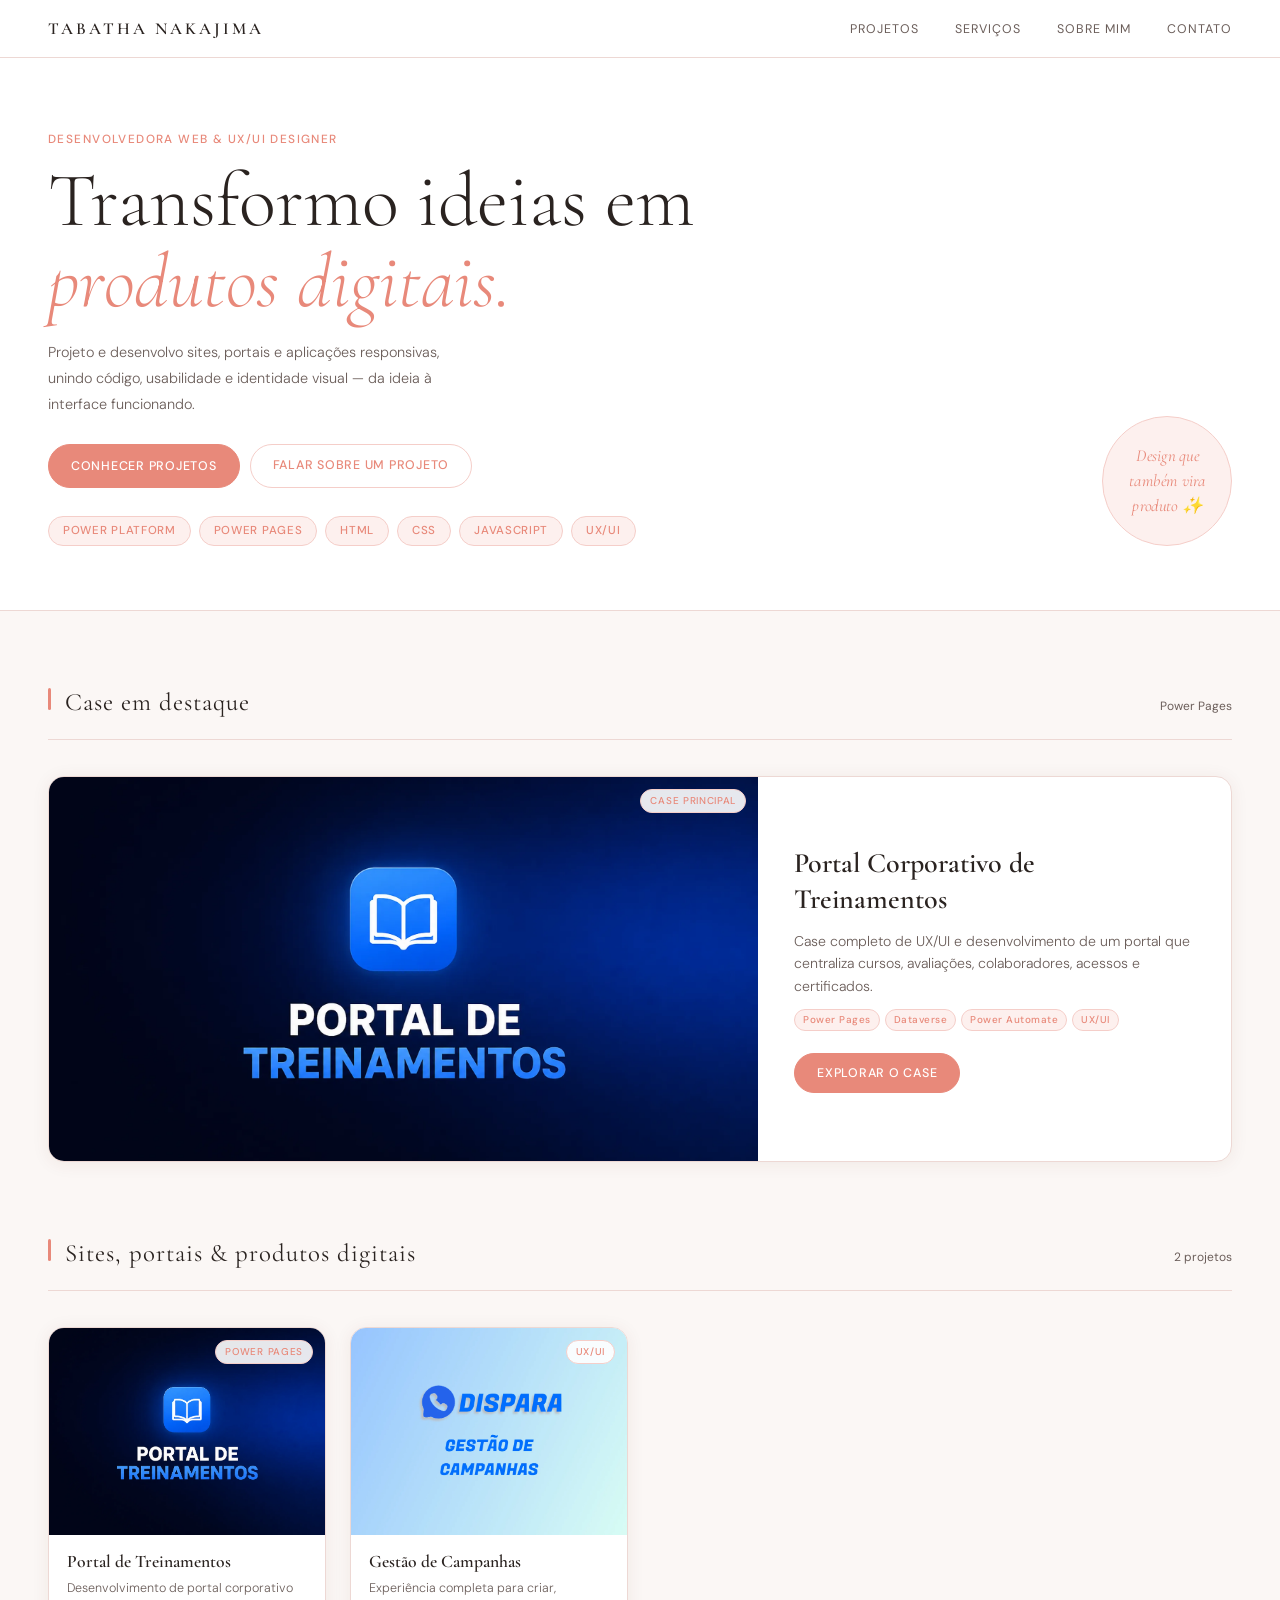
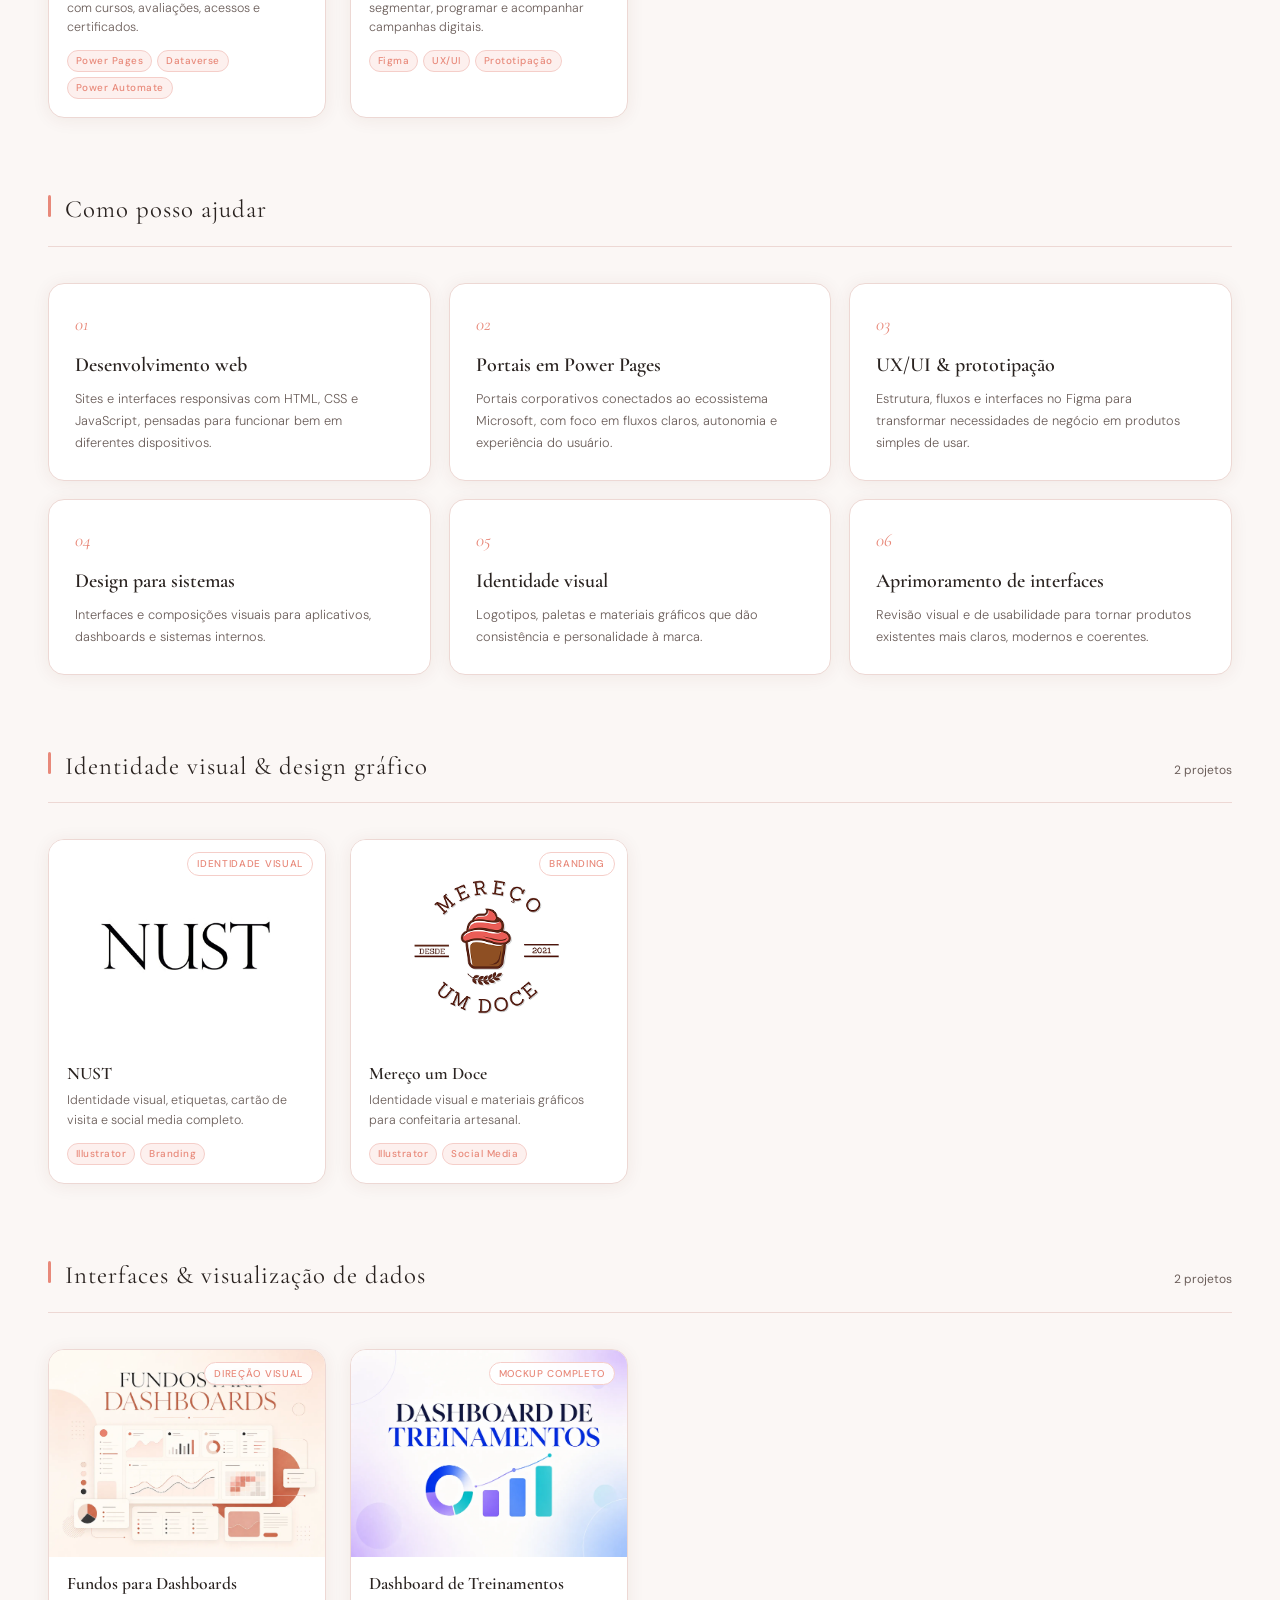
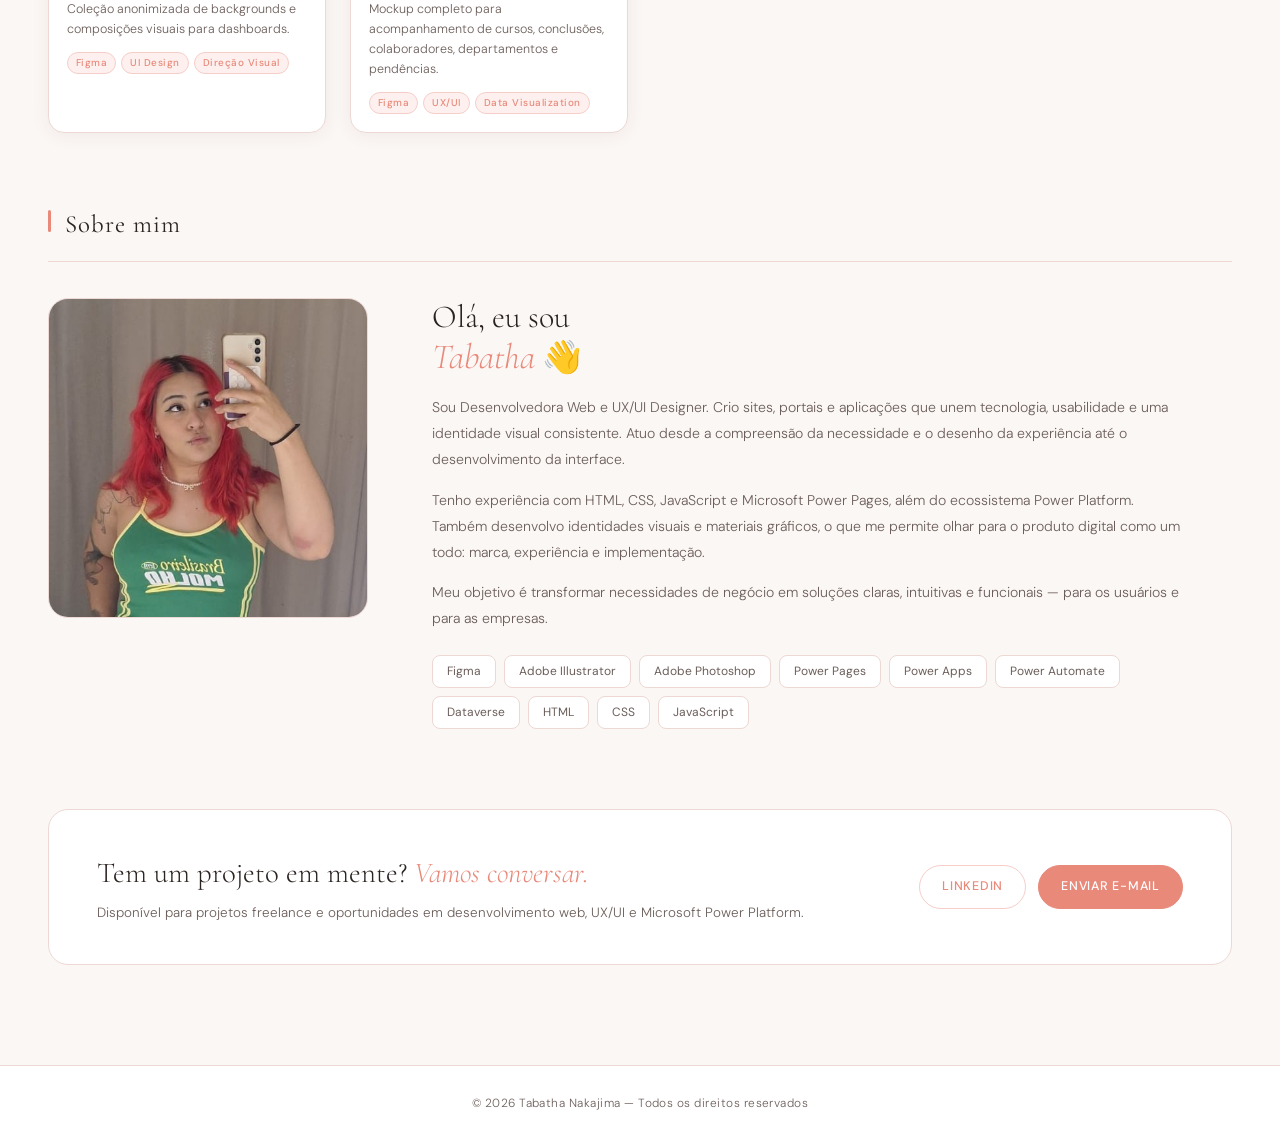
==== index.html @ 70fdb631 "Update index.html" ====
<!DOCTYPE html>
<html lang="pt-BR">
<head>
  <meta charset="UTF-8"/>
  <meta name="viewport" content="width=device-width, initial-scale=1.0"/>
  <title>Tabatha Nakajima | Desenvolvedora Web &amp; UX/UI Designer</title>
  <meta name="description" content="Portfólio de Tabatha Nakajima, Desenvolvedora Web e UX/UI Designer. Sites, portais e aplicações com HTML, CSS, JavaScript e Microsoft Power Platform."/>
  <meta name="author" content="Tabatha Nakajima"/>
  <meta name="robots" content="index, follow"/>
  <meta name="theme-color" content="#E8897A"/>
  <link rel="icon" type="image/x-icon" href="favicon.ico"/>
  <meta property="og:type" content="website"/>
  <meta property="og:locale" content="pt_BR"/>
  <meta property="og:title" content="Tabatha Nakajima | Desenvolvedora Web e UX/UI Designer"/>
  <meta property="og:description" content="Crio sites, portais e aplicações que unem desenvolvimento, usabilidade e identidade visual."/>
  <meta property="og:image" content="img/Portal-Treinamentos.webp"/>
  <meta name="twitter:card" content="summary_large_image"/>
  <link rel="preconnect" href="https://fonts.googleapis.com">
  <link rel="preconnect" href="https://fonts.gstatic.com" crossorigin>
  <link href="https://fonts.googleapis.com/css2?family=Cormorant+Garamond:ital,wght@0,300;0,400;0,600;1,300;1,400&family=DM+Sans:wght@300;400;500&display=swap" rel="stylesheet">
  <link rel="stylesheet" href="style.css">
</head>
<body>

  <nav id="nav">
    <button class="nav-logo" type="button" onclick="goHome()" aria-label="Voltar ao início">Tabatha Nakajima</button>
    <button class="menu-toggle" id="menu-toggle" type="button" aria-label="Abrir menu" aria-expanded="false" onclick="toggleMenu()">
      <span></span><span></span><span></span>
    </button>
    <ul class="nav-links">
      <li><button type="button" onclick="goSection('projetos')">Projetos</button></li>
      <li><button type="button" onclick="goSection('servicos')">Serviços</button></li>
      <li><button type="button" onclick="goSection('sobre')">Sobre mim</button></li>
      <li><button type="button" onclick="goSection('contato')">Contato</button></li>
    </ul>
    <button class="nav-back" type="button" onclick="goHome()">
      <svg fill="none" stroke="currentColor" stroke-width="2" viewBox="0 0 24 24">
        <path stroke-linecap="round" stroke-linejoin="round" d="M10.5 19.5L3 12m0 0l7.5-7.5M3 12h18"/>
      </svg>
      Voltar ao portfólio
    </button>
  </nav>

  <div id="view-home" class="view active">
    <section class="hero">
      <div class="hero-text">
        <span class="hero-kicker">Desenvolvedora Web &amp; UX/UI Designer</span>
        <h1>Transformo ideias em<br><em>produtos digitais.</em></h1>
        <p>Projeto e desenvolvo sites, portais e aplicações responsivas, unindo código, usabilidade e identidade visual — da ideia à interface funcionando.</p>
        <div class="hero-actions">
          <button class="btn btn-p" onclick="goSection('projetos')">Conhecer projetos</button>
          <a class="btn btn-o" href="mailto:tabathanakajima@gmail.com?subject=Contato%20pelo%20portf%C3%B3lio">Falar sobre um projeto</a>
        </div>
        <div class="hero-tags">
          <span class="tag">Power Platform</span><span class="tag">Power Pages</span><span class="tag">HTML</span><span class="tag">CSS</span>
          <span class="tag">JavaScript</span><span class="tag">UX/UI</span>
        </div>
      </div>
      <div class="hero-badge"><span>Design que<br>também vira<br>produto ✨</span></div>
    </section>

    <main>
      <section class="section" id="projetos">
        <div class="section-header">
          <div class="sbar"></div><h2>Case em destaque</h2><span class="scount">Power Pages</span>
        </div>
        <article class="card featured-card">
          <div class="card-thumb">
            <span class="cbadge">Case principal</span>
            <img src="img/Portal-Treinamentos.webp" alt="Portal corporativo de treinamentos desenvolvido por Tabatha Nakajima" fetchpriority="high" decoding="async">
          </div>
          <div class="card-body">
            <div class="card-title">Portal Corporativo de Treinamentos</div>
            <div class="card-desc">Case completo de UX/UI e desenvolvimento de um portal que centraliza cursos, avaliações, colaboradores, acessos e certificados.</div>
            <div class="pills"><span class="pill">Power Pages</span><span class="pill">Dataverse</span><span class="pill">Power Automate</span><span class="pill">UX/UI</span></div>
            <button class="btn btn-p" onclick="openProject('controle-provas')">Explorar o case</button>
          </div>
        </article>
      </section>

      <section class="section" id="sites">
        <div class="section-header">
          <div class="sbar"></div><h2>Sites, portais &amp; produtos digitais</h2><span class="scount">2 projetos</span>
        </div>
        <div class="grid">
          <a class="card" onclick="openProject('controle-provas')">
            <div class="card-thumb"><span class="cbadge">Power Pages</span><img src="img/Portal-Treinamentos.webp" alt="Tela inicial do portal de treinamentos" loading="lazy" decoding="async"></div>
            <div class="card-body"><div class="card-title">Portal de Treinamentos</div><div class="card-desc">Desenvolvimento de portal corporativo com cursos, avaliações, acessos e certificados.</div><div class="pills"><span class="pill">Power Pages</span><span class="pill">Dataverse</span><span class="pill">Power Automate</span></div></div>
          </a>
          <a class="card" onclick="openProject('campanhas')">
            <div class="card-thumb"><span class="cbadge">UX/UI</span><img src="img/Dispara-gestao-de-campanha.webp" alt="Interface de uma plataforma de gestão de campanhas" loading="lazy" decoding="async"></div>
            <div class="card-body"><div class="card-title">Gestão de Campanhas</div><div class="card-desc">Experiência completa para criar, segmentar, programar e acompanhar campanhas digitais.</div><div class="pills"><span class="pill">Figma</span><span class="pill">UX/UI</span><span class="pill">Prototipação</span></div></div>
          </a>
        </div>
      </section>

      <section class="section" id="servicos">
        <div class="section-header"><div class="sbar"></div><h2>Como posso ajudar</h2></div>
        <div class="services-grid">
          <article class="service-card"><span class="service-number">01</span><h3>Desenvolvimento web</h3><p>Sites e interfaces responsivas com HTML, CSS e JavaScript, pensadas para funcionar bem em diferentes dispositivos.</p></article>
          <article class="service-card"><span class="service-number">02</span><h3>Portais em Power Pages</h3><p>Portais corporativos conectados ao ecossistema Microsoft, com foco em fluxos claros, autonomia e experiência do usuário.</p></article>
          <article class="service-card"><span class="service-number">03</span><h3>UX/UI &amp; prototipação</h3><p>Estrutura, fluxos e interfaces no Figma para transformar necessidades de negócio em produtos simples de usar.</p></article>
          <article class="service-card"><span class="service-number">04</span><h3>Design para sistemas</h3><p>Interfaces e composições visuais para aplicativos, dashboards e sistemas internos.</p></article>
          <article class="service-card"><span class="service-number">05</span><h3>Identidade visual</h3><p>Logotipos, paletas e materiais gráficos que dão consistência e personalidade à marca.</p></article>
          <article class="service-card"><span class="service-number">06</span><h3>Aprimoramento de interfaces</h3><p>Revisão visual e de usabilidade para tornar produtos existentes mais claros, modernos e coerentes.</p></article>
        </div>
      </section>

      <section class="section" id="design">
        <div class="section-header">
          <div class="sbar"></div><h2>Identidade visual &amp; design gráfico</h2><span class="scount">2 projetos</span>
        </div>
        <div class="grid">
          <a class="card" onclick="openProject('nust')">
            <div class="card-thumb">
              <span class="cbadge">Identidade Visual</span>
              <img src="img/Nust-cover.png" alt="NUST">
            </div>
            <div class="card-body">
              <div class="card-title">NUST</div>
              <div class="card-desc">Identidade visual, etiquetas, cartão de visita e social media completo.</div>
              <div class="pills"><span class="pill">Illustrator</span><span class="pill">Branding</span></div>
            </div>
          </a>
          <a class="card" onclick="openProject('mereco')">
            <div class="card-thumb">
              <span class="cbadge">Branding</span>
              <img src="img/Mereco-um-doce-cover.png" alt="Mereço um Doce">
            </div>
            <div class="card-body">
              <div class="card-title">Mereço um Doce</div>
              <div class="card-desc">Identidade visual e materiais gráficos para confeitaria artesanal.</div>
              <div class="pills"><span class="pill">Illustrator</span><span class="pill">Social Media</span></div>
            </div>
          </a>
        </div>
      </section>
      <section class="section" id="dashboards">
        <div class="section-header">
          <div class="sbar"></div><h2>Interfaces &amp; visualização de dados</h2><span class="scount">2 projetos</span>
        </div>
        <div class="grid">
          <a class="card" onclick="openProject('fundos-dashboards')">
            <div class="card-thumb">
              <img src="img/Capas/fundos-para-dashboards.webp" alt="Fundos para Dashboards">
              <span class="cbadge">Direção Visual</span>
              <div class="ph-icon"><svg fill="none" stroke="#E8897A" stroke-width="1.5" viewBox="0 0 24 24"><path stroke-linecap="round" stroke-linejoin="round" d="M2.25 15.75l5.159-5.159a2.25 2.25 0 013.182 0l5.159 5.159m-1.5-1.5l1.409-1.409a2.25 2.25 0 013.182 0l2.909 2.909M3 21h18M3.75 3h16.5M4.5 3v18M19.5 3v18"/></svg><span>Imagem em breve</span></div>
            </div>
            <div class="card-body">
              <div class="card-title">Fundos para Dashboards</div>
              <div class="card-desc">Coleção anonimizada de backgrounds e composições visuais para dashboards.</div>
              <div class="pills"><span class="pill">Figma</span><span class="pill">UI Design</span><span class="pill">Direção Visual</span></div>
            </div>
          </a>
          <a class="card" onclick="openProject('dashboard-treinamentos')">
            <div class="card-thumb">
              <img src="img/Capas/dashboard-de-treinamentos.webp" alt="Dashboard de Treinamentos">
              <span class="cbadge">Mockup Completo</span>
              <div class="ph-icon"><svg fill="none" stroke="#E8897A" stroke-width="1.5" viewBox="0 0 24 24"><path stroke-linecap="round" stroke-linejoin="round" d="M2.25 15.75l5.159-5.159a2.25 2.25 0 013.182 0l5.159 5.159m-1.5-1.5l1.409-1.409a2.25 2.25 0 013.182 0l2.909 2.909M3 21h18M3.75 3h16.5M4.5 3v18M19.5 3v18"/></svg><span>Imagem em breve</span></div>
            </div>
            <div class="card-body">
              <div class="card-title">Dashboard de Treinamentos</div>
              <div class="card-desc">Mockup completo para acompanhamento de cursos, conclusões, colaboradores, departamentos e pendências.</div>
              <div class="pills"><span class="pill">Figma</span><span class="pill">UX/UI</span><span class="pill">Data Visualization</span></div>
            </div>
          </a>
        </div>
      </section>

      <section class="section" id="fundos-apps" hidden>
        <div class="section-header">
          <div class="sbar"></div><h2>Design para aplicativos &amp; sistemas</h2><span class="scount">1 projeto</span>
        </div>
        <div class="grid">
          <a class="card" onclick="openProject('fundos-aplicativos-sistemas')">
            <div class="card-thumb">
              <img src="img/Capas/fundos-para-aplicativos-e-sistemas.webp" alt="Fundos para Aplicativos e Sistemas">
              <span class="cbadge">Power Apps</span>
              <div class="ph-icon"><svg fill="none" stroke="#E8897A" stroke-width="1.5" viewBox="0 0 24 24"><path stroke-linecap="round" stroke-linejoin="round" d="M2.25 15.75l5.159-5.159a2.25 2.25 0 013.182 0l5.159 5.159m-1.5-1.5l1.409-1.409a2.25 2.25 0 013.182 0l2.909 2.909M3 21h18M3.75 3h16.5M4.5 3v18M19.5 3v18"/></svg><span>Imagem em breve</span></div>
            </div>
            <div class="card-body">
              <div class="card-title">Fundos para Aplicativos e Sistemas</div>
              <div class="card-desc">Coleção de fundos mobile e horizontais preparados para receber componentes no Power Apps.</div>
              <div class="pills"><span class="pill">Figma</span><span class="pill">UI Design</span><span class="pill">Power Apps</span></div>
            </div>
          </a>
        </div>
      </section>


      <section class="section" id="sobre">
        <div class="section-header">
          <div class="sbar"></div><h2>Sobre mim</h2>
        </div>
        <div class="about-wrap">
          <div class="about-photo">
            <img src="img/eooii.jpeg" alt="Tabatha Nakajima, Desenvolvedora Web e UX/UI Designer" loading="lazy" decoding="async">
          </div>
          <div class="about-text">
            <h3>Olá, eu sou<br><em style="color:var(--salmon);font-family:'Cormorant Garamond',serif;font-size:2.2rem;">Tabatha</em> 👋</h3>
            <p>Sou Desenvolvedora Web e UX/UI Designer. Crio sites, portais e aplicações que unem tecnologia, usabilidade e uma identidade visual consistente. Atuo desde a compreensão da necessidade e o desenho da experiência até o desenvolvimento da interface.</p>
            <p>Tenho experiência com HTML, CSS, JavaScript e Microsoft Power Pages, além do ecossistema Power Platform. Também desenvolvo identidades visuais e materiais gráficos, o que me permite olhar para o produto digital como um todo: marca, experiência e implementação.</p>
            <p>Meu objetivo é transformar necessidades de negócio em soluções claras, intuitivas e funcionais — para os usuários e para as empresas.</p>
            <div class="skill-grid">
              <span class="sk">Figma</span><span class="sk">Adobe Illustrator</span><span class="sk">Adobe Photoshop</span>
              <span class="sk">Power Pages</span><span class="sk">Power Apps</span><span class="sk">Power Automate</span>
              <span class="sk">Dataverse</span><span class="sk">HTML</span><span class="sk">CSS</span><span class="sk">JavaScript</span>
            </div>
          </div>
        </div>
      </section>

      <div class="contact-bar" id="contato">
        <div>
          <h3>Tem um projeto em mente? <em>Vamos conversar.</em></h3>
          <p>Disponível para projetos freelance e oportunidades em desenvolvimento web, UX/UI e Microsoft Power Platform.</p>
        </div>
        <div class="cbtns">
          <a class="btn btn-o" href="https://www.linkedin.com/in/tabathanakajima/" target="_blank" rel="noopener noreferrer">LinkedIn</a>
          <a class="btn btn-p" href="mailto:tabathanakajima@gmail.com?subject=Contato%20pelo%20portf%C3%B3lio">Enviar e-mail</a>
        </div>
      </div>
    </main>
    <footer>© <span class="current-year"></span> Tabatha Nakajima — Todos os direitos reservados</footer>
  </div>

  <div id="view-project" class="view">
    <div id="proj-content"></div>
    <footer>© <span class="current-year"></span> Tabatha Nakajima — Todos os direitos reservados</footer>
  </div>

  <div id="proto-modal" role="dialog" aria-modal="true" aria-labelledby="modal-title">
    <div class="modal-bar">
      <span id="modal-title">Protótipo</span>
      <div class="modal-acts">
        <a id="modal-ext" href="#" target="_blank" rel="noopener noreferrer">Abrir em nova aba ↗</a>
        <button id="modal-close" type="button" onclick="closeModal()" aria-label="Fechar demonstração">✕</button>
      </div>
    </div>
    <div id="modal-device"></div>
  </div>

  <div id="image-modal" role="dialog" aria-modal="true" aria-labelledby="image-modal-title">
    <div class="image-modal-inner">
      <div class="image-modal-bar">
        <span id="image-modal-title">Imagem do projeto</span>
        <button id="image-modal-close" type="button" onclick="closeImage()" aria-label="Fechar imagem">✕</button>
      </div>
      <img id="image-modal-img" src="" alt="">
    </div>
  </div>

  <button class="btt" id="btt" type="button" aria-label="Voltar ao topo">
    <svg fill="none" stroke="currentColor" stroke-width="2.5" viewBox="0 0 24 24">
      <path stroke-linecap="round" stroke-linejoin="round" d="M4.5 15.75l7.5-7.5 7.5 7.5"/>
    </svg>
  </button>

  <script src="main.js" defer></script>
</body>
</html>
---- style.css ----
*, *::before, *::after { box-sizing: border-box; margin: 0; padding: 0; }
    :root {
      --salmon:    #E8897A;
      --salmon-lt: #F5CEC9;
      --salmon-bg: #FDF0EE;
      --cream:     #FBF7F5;
      --white:     #FFFFFF;
      --ink:       #2A2320;
      --ink-soft:  #6B5E5A;
      --border:    #EDD8D4;
      --cs:        0 2px 18px rgba(100,40,30,.07);
      --csh:       0 8px 36px rgba(180,80,60,.13);
    }
    html { scroll-behavior: smooth; }
    html, body { width: 100%; min-height: 0; }
    body { min-height: 100vh; min-height: 100dvh; display: flex; flex-direction: column; font-family: 'DM Sans', sans-serif; background: var(--cream); color: var(--ink); line-height: 1.6; -webkit-font-smoothing: antialiased; overflow-x: hidden; }

    nav { position: sticky; top: 0; z-index: 100; background: var(--white); border-bottom: 1px solid var(--border); display: flex; align-items: center; justify-content: space-between; padding: 0 48px; height: 58px; }
    .nav-logo { font-family: 'Cormorant Garamond', serif; font-size: 1.05rem; font-weight: 600; letter-spacing: .18em; text-transform: uppercase; color: var(--ink); text-decoration: none; cursor: pointer; background: none; border: 0; }
    .nav-links { display: flex; gap: 36px; list-style: none; }
    .nav-links button { font: inherit; font-size: .78rem; font-weight: 400; letter-spacing: .08em; text-transform: uppercase; color: var(--ink-soft); text-decoration: none; position: relative; padding: 0 0 3px; transition: color .25s; cursor: pointer; background: none; border: 0; }
    .nav-links button::after { content: ''; position: absolute; left: 0; bottom: 0; width: 0; height: 1.5px; background: var(--salmon); transition: width .3s; }
    .nav-links button:hover { color: var(--salmon); }
    .nav-links button:hover::after { width: 100%; }
    .nav-back { display: none; align-items: center; gap: 8px; font: inherit; font-size: .82rem; color: var(--ink-soft); text-decoration: none; cursor: pointer; transition: color .25s; background: none; border: 0; }
    .nav-back:hover { color: var(--salmon); }
    .nav-back svg { width: 16px; height: 16px; }
    nav.proj .nav-links { display: none; }
    nav.proj .nav-back  { display: flex; }
    .menu-toggle { display: none; width: 42px; height: 42px; border: 0; background: transparent; color: var(--ink); cursor: pointer; align-items: center; justify-content: center; flex-direction: column; gap: 5px; }
    .menu-toggle span { width: 22px; height: 1.5px; background: currentColor; transition: transform .25s, opacity .25s; }
    .menu-toggle.open span:nth-child(1) { transform: translateY(6.5px) rotate(45deg); }
    .menu-toggle.open span:nth-child(2) { opacity: 0; }
    .menu-toggle.open span:nth-child(3) { transform: translateY(-6.5px) rotate(-45deg); }
    nav.proj .menu-toggle { display: none; }

    .view { display: none; width: 100%; }
    .view.active { display: flex; flex: 1 0 auto; min-height: 0; flex-direction: column; }
    .view.active > main, .view.active > #proj-content { flex: 1 0 auto; }
    .view.active > footer { flex: 0 0 auto; margin-top: auto; }

    .hero { background: var(--white); border-bottom: 1px solid var(--border); padding: 72px 48px 64px; display: flex; align-items: flex-end; justify-content: space-between; gap: 40px; }
    .hero-text h1 { font-family: 'Cormorant Garamond', serif; font-size: clamp(2.8rem, 6vw, 5rem); font-weight: 300; line-height: 1.05; color: var(--ink); }
    .hero-text h1 em { font-style: italic; color: var(--salmon); }
    .hero-text p { margin-top: 18px; font-size: .9rem; font-weight: 300; color: var(--ink-soft); max-width: 420px; line-height: 1.8; }
    .hero-kicker { display: block; margin-bottom: 12px; color: var(--salmon); font-size: .74rem; font-weight: 500; letter-spacing: .12em; text-transform: uppercase; }
    .hero-actions { display: flex; flex-wrap: wrap; gap: 10px; margin-top: 26px; }
    .hero-tags { display: flex; flex-wrap: wrap; gap: 8px; margin-top: 28px; }
    .tag { font-size: .72rem; font-weight: 500; letter-spacing: .06em; text-transform: uppercase; padding: 5px 14px; border-radius: 100px; border: 1px solid var(--salmon-lt); color: var(--salmon); background: var(--salmon-bg); }
    .hero-badge { flex-shrink: 0; width: 130px; height: 130px; border-radius: 50%; background: var(--salmon-bg); border: 1.5px solid var(--salmon-lt); display: flex; align-items: center; justify-content: center; text-align: center; padding: 16px; transition: transform 0.3s ease; }
    .hero-badge span { font-family: 'Cormorant Garamond', serif; font-size: 1rem; font-style: italic; color: var(--salmon); line-height: 1.5; transform: scale(1.05); }

    main { width: 100%; max-width: 1500px; margin: 0 auto; padding: 0 48px 100px; }
    .section { padding-top: 72px; }
    .section-header { display: flex; align-items: baseline; gap: 14px; margin-bottom: 36px; border-bottom: 1px solid var(--border); padding-bottom: 16px; }
    .sbar { width: 3px; height: 22px; background: var(--salmon); border-radius: 2px; flex-shrink: 0; margin-bottom: -2px; }
    .section-header h2 { font-family: 'Cormorant Garamond', serif; font-size: 1.55rem; font-weight: 400; letter-spacing: .04em; color: var(--ink); }
    .scount { font-size: .75rem; color: var(--ink-soft); margin-left: auto; }

    .grid { display: grid; grid-template-columns: repeat(auto-fill, minmax(240px, 1fr)); gap: 24px; }
    .card { background: var(--white); border-radius: 16px; border: 1px solid var(--border); overflow: hidden; box-shadow: var(--cs); cursor: pointer; transition: transform .3s, box-shadow .3s; text-decoration: none; color: inherit; display: block; }
    .card:hover { transform: translateY(-5px); box-shadow: var(--csh); }
    .card:focus-visible, .btn:focus-visible, .nav-links button:focus-visible, .menu-toggle:focus-visible, .nav-logo:focus-visible, .nav-back:focus-visible, .btt:focus-visible { outline: 3px solid var(--salmon); outline-offset: 4px; }
    .featured-card { display: grid; grid-template-columns: minmax(0, 1.2fr) minmax(320px, .8fr); cursor: default; }
    .featured-card .card-thumb { aspect-ratio: auto; height: clamp(320px, 30vw, 430px); min-height: 0; }
    .featured-card .card-body { padding: 36px; display: flex; flex-direction: column; justify-content: center; }
    .featured-card .card-title { font-size: 1.75rem; }
    .featured-card .card-desc { font-size: .88rem; margin-top: 12px; }
    .featured-card .btn { align-self: flex-start; margin-top: 22px; }
    .card-thumb { width: 100%; aspect-ratio: 4/3; display: flex; align-items: center; justify-content: center; overflow: hidden; position: relative; background: linear-gradient(135deg, var(--salmon-bg) 0%, #F5E8E5 100%); }
    .card-thumb img { width: 100%; height: 100%; object-fit: cover; display: block; }
    .card-thumb:has(img) .ph-icon { display: none; }
    .ph-icon { display: flex; flex-direction: column; align-items: center; gap: 8px; opacity: .35; }
    .ph-icon svg { width: 32px; height: 32px; }
    .ph-icon span { font-size: .65rem; letter-spacing: .08em; text-transform: uppercase; color: var(--salmon); font-weight: 500; }
    .cbadge { position: absolute; top: 12px; right: 12px; font-size: .62rem; font-weight: 500; letter-spacing: .07em; text-transform: uppercase; padding: 3px 9px; border-radius: 100px; background: rgba(255,255,255,.9); color: var(--salmon); border: 1px solid var(--salmon-lt); backdrop-filter: blur(4px); }
    .card-body { padding: 16px 18px 18px; }
    .card-title { font-family: 'Cormorant Garamond', serif; font-size: 1.1rem; font-weight: 600; color: var(--ink); line-height: 1.3; }
    .card-desc { font-size: .78rem; font-weight: 300; color: var(--ink-soft); margin-top: 5px; line-height: 1.6; }
    .pills { display: flex; flex-wrap: wrap; gap: 5px; margin-top: 12px; }
    .pill { font-size: .62rem; font-weight: 500; letter-spacing: .05em; padding: 2px 8px; border-radius: 100px; background: var(--salmon-bg); color: var(--salmon); border: 1px solid var(--salmon-lt); }

    .proj-hero { background: var(--white); border-bottom: 1px solid var(--border); padding: 28px 48px 48px; }
    .proj-crumb { font-size: .72rem; font-weight: 500; letter-spacing: .08em; text-transform: uppercase; color: var(--salmon); margin-bottom: 16px; display: flex; align-items: center; gap: 8px; }
    .proj-crumb span { color: var(--ink-soft); }
    .proj-hero h1 { font-family: 'Cormorant Garamond', serif; font-size: clamp(2rem, 5vw, 3.8rem); font-weight: 300; color: var(--ink); line-height: 1.1; }
    .proj-hero h1 em { font-style: italic; color: var(--salmon); }
    .proj-hero p { margin-top: 16px; font-size: .9rem; font-weight: 300; color: var(--ink-soft); max-width: 640px; line-height: 1.85; }
    .proj-main { padding: 56px 48px 64px; }
    .case-grid { display: grid; grid-template-columns: repeat(4, minmax(0, 1fr)); gap: 14px; margin-bottom: 40px; }
    .case-item { background: var(--white); border: 1px solid var(--border); border-radius: 14px; padding: 22px; }
    .case-item h2 { color: var(--salmon); font-size: .7rem; letter-spacing: .1em; text-transform: uppercase; font-weight: 500; margin-bottom: 9px; }
    .case-item p { color: var(--ink-soft); font-size: .8rem; line-height: 1.7; font-weight: 300; }

    .proto-cta { background: var(--white); border: 1px solid var(--border); border-radius: 20px; padding: 36px 40px; display: flex; align-items: center; justify-content: space-between; gap: 24px; margin-bottom: 56px; }
    .proto-cta h3 { font-family: 'Cormorant Garamond', serif; font-size: 1.45rem; font-weight: 400; color: var(--ink); }
    .proto-cta p { font-size: .82rem; color: var(--ink-soft); margin-top: 5px; font-weight: 300; }

    .btn { font-size: .78rem; font-weight: 500; letter-spacing: .06em; text-transform: uppercase; padding: 11px 22px; border-radius: 100px; cursor: pointer; text-decoration: none; transition: all .25s; border: none; font-family: 'DM Sans', sans-serif; display: inline-block; }
    .btn-p { background: var(--salmon); color: #fff; border: 1.5px solid var(--salmon); }
    .btn-p:hover { background: #D4796A; border-color: #D4796A; }
    .btn-o { background: transparent; color: var(--salmon); border: 1.5px solid var(--salmon-lt); }
    .btn-o:hover { border-color: var(--salmon); background: var(--salmon-bg); }

    .deliv-title { font-family: 'Cormorant Garamond', serif; font-size: 1.3rem; font-weight: 400; color: var(--ink); margin-bottom: 32px; display: flex; align-items: center; gap: 12px; }
    .deliv-title::before { content: ''; display: inline-block; width: 3px; height: 18px; background: var(--salmon); border-radius: 2px; flex-shrink: 0; }
    .deliv-grid { display: grid; grid-template-columns: repeat(auto-fit, minmax(360px, 1fr)); gap: 36px; }
    .deliv-grid > div { width: 100%; }
    .deliv-label { text-align: center; margin-top: 12px; font-size: .72rem; font-weight: 500; letter-spacing: .06em; text-transform: uppercase; color: var(--ink-soft); }

    .d-lap .dl-wrap { background: #1e1e1e; border-radius: 8px 8px 0 0; padding: 10px 10px 5px; border: 1.5px solid #3a3a3a; }
    .d-lap .dl-screen { background: #111; border-radius: 3px; overflow: hidden; }
    .d-lap .dl-screen img { width: 100%; height: auto; object-fit: contain; object-position: center; display: block; }
    .d-lap .dl-screen:has(.img-ph) { aspect-ratio: 16/9; }
    .d-lap .dl-base { background: #2a2a2a; height: 10px; border-radius: 0 0 2px 2px; }
    .d-lap .dl-foot { background: #333; height: 6px; border-radius: 0 0 10px 10px; width: 80%; margin: 0 auto; }

    .d-ph { width: 155px; background: #1e1e1e; border-radius: 22px; padding: 9px 7px; border: 1.5px solid #3a3a3a; position: relative; margin: 0 auto; }
    .d-ph::before { content: ''; position: absolute; top: 5px; left: 50%; transform: translateX(-50%); width: 30px; height: 3px; background: #3a3a3a; border-radius: 2px; }
    .d-ph .dp-screen { background: #111; border-radius: 14px; aspect-ratio: 9/19; overflow: hidden; margin-top: 5px; }
    .d-ph .dp-screen img { width: 100%; height: 100%; object-fit: cover; display: block; }

    .d-gr { border-radius: 12px; overflow: hidden; border: 1px solid var(--border); box-shadow: var(--cs); background: transparent; }
    .d-gr img { width: 100%; height: auto; display: block; }
    .project-nust .deliv-grid,
    .project-mereco .deliv-grid { grid-template-columns: repeat(auto-fit, minmax(220px, 320px)); justify-content: start; align-items: start; }
    .project-nust .deliv-grid > div,
    .project-mereco .deliv-grid > div { width: 100%; max-width: 320px; }
    .zoomable { cursor: zoom-in; position: relative; transition: transform .2s ease, box-shadow .2s ease; }
    .zoomable:hover { transform: translateY(-3px); }
    .zoomable:focus-visible { outline: 3px solid var(--salmon); outline-offset: 5px; }

    .img-ph { width: 100%; height: 100%; background: linear-gradient(135deg, var(--salmon-bg), #f0e0dc); display: flex; flex-direction: column; align-items: center; justify-content: center; gap: 6px; }
    .img-ph svg { width: 24px; height: 24px; opacity: .3; }
    .img-ph span { font-size: .58rem; letter-spacing: .08em; text-transform: uppercase; color: var(--salmon); opacity: .4; }

    #proto-modal { position: fixed; inset: 0; z-index: 500; background: rgba(15,8,6,.92); backdrop-filter: blur(14px); display: none; flex-direction: column; align-items: center; justify-content: center; gap: 14px; padding: 20px; }
    #proto-modal.open { display: flex; }
    .modal-bar { display: flex; align-items: center; justify-content: space-between; gap: 16px; width: min(94vw, 1280px); }
    #modal-title { font-family: 'Cormorant Garamond', serif; font-size: 1.1rem; font-weight: 300; color: #fff; letter-spacing: .05em; }
    .modal-acts { display: flex; gap: 10px; }
    #modal-ext { font-size: .72rem; font-weight: 500; letter-spacing: .07em; text-transform: uppercase; padding: 7px 16px; border-radius: 100px; background: rgba(255,255,255,.1); color: #fff; border: 1px solid rgba(255,255,255,.22); text-decoration: none; transition: background .2s; }
    #modal-ext:hover { background: rgba(255,255,255,.22); }
    #modal-close { width: 36px; height: 36px; border-radius: 50%; background: rgba(255,255,255,.1); border: 1px solid rgba(255,255,255,.22); color: #fff; font-size: 1.1rem; cursor: pointer; display: flex; align-items: center; justify-content: center; transition: background .2s; }
    #modal-close:hover { background: rgba(255,255,255,.25); }
    .m-lap { width: min(94vw, 1280px); }
    .m-lap .ml-wrap { background: #1a1a1a; border-radius: 10px 10px 0 0; padding: 16px 16px 7px; border: 2px solid #2e2e2e; }
    .m-lap .ml-screen { background: #000; border-radius: 4px; width: 100%; height: min(76vh, 800px); overflow: hidden; }
    .m-lap .ml-screen iframe { width: 100%; height: 100%; border: none; display: block; }
    .m-lap .ml-base { background: #222; height: 12px; border-radius: 0 0 2px 2px; }
    .m-lap .ml-foot { background: #2a2a2a; height: 7px; border-radius: 0 0 14px 14px; width: 74%; margin: 0 auto; }
    .m-ph { width: min(38vw, 330px); }
    .m-ph .mp-frame { background: #1a1a1a; border-radius: 40px; padding: 14px 9px; border: 2px solid #2e2e2e; position: relative; }
    .m-ph .mp-frame::before { content: ''; position: absolute; top: 8px; left: 50%; transform: translateX(-50%); width: 44px; height: 5px; background: #2e2e2e; border-radius: 3px; }
    .m-ph .mp-screen { background: #000; border-radius: 28px; overflow: hidden; margin-top: 10px; }
    .m-ph .mp-screen iframe { width: 100%; height: 68vh; border: none; display: block; }

    #image-modal { position: fixed; inset: 0; z-index: 600; display: none; align-items: center; justify-content: center; padding: 28px; background: rgba(15,8,6,.94); backdrop-filter: blur(14px); }
    #image-modal.open { display: flex; }
    .image-modal-inner { width: min(94vw, 1500px); max-height: 92vh; display: flex; flex-direction: column; gap: 12px; }
    .image-modal-bar { display: flex; align-items: center; justify-content: space-between; gap: 18px; color: #fff; }
    #image-modal-title { font-family: 'Cormorant Garamond', serif; font-size: 1.2rem; font-weight: 400; letter-spacing: .04em; }
    #image-modal-close { width: 40px; height: 40px; flex: 0 0 40px; border-radius: 50%; border: 1px solid rgba(255,255,255,.3); background: rgba(255,255,255,.1); color: #fff; font-size: 1.2rem; cursor: pointer; }
    #image-modal-img { display: block; max-width: 100%; max-height: calc(92vh - 64px); width: auto; height: auto; margin: auto; object-fit: contain; border-radius: 10px; box-shadow: 0 18px 55px rgba(0,0,0,.4); }

    .about-wrap { display: grid; grid-template-columns: 320px minmax(0, 760px); gap: 64px; align-items: start; justify-content: start; }
    .about-photo { width: 100%; aspect-ratio: 1; max-width: 320px; border-radius: 20px; background: var(--salmon-bg); border: 1px solid var(--border); display: flex; align-items: center; justify-content: center; overflow: hidden; }
    .about-photo img { width: 100%; height: 100%; object-fit: cover; object-position: 50% 38%; }
    .about-photo.ph { flex-direction: column; gap: 10px; opacity: .45; }
    .about-photo.ph svg { width: 48px; height: 48px; color: var(--salmon); }
    .about-photo.ph span { font-size: .72rem; letter-spacing: .07em; text-transform: uppercase; color: var(--salmon); }
    .about-text h3 { font-family: 'Cormorant Garamond', serif; font-size: 2rem; font-weight: 300; color: var(--ink); line-height: 1.2; margin-bottom: 16px; }
    .about-text p { font-size: .88rem; font-weight: 300; color: var(--ink-soft); line-height: 1.85; margin-bottom: 14px; }
    .skill-grid { margin-top: 24px; display: flex; flex-wrap: wrap; gap: 8px; }
    .sk { font-size: .75rem; padding: 6px 14px; border-radius: 8px; background: var(--white); border: 1px solid var(--border); color: var(--ink-soft); }

    .contact-bar { margin-top: 80px; background: var(--white); border: 1px solid var(--border); border-radius: 20px; padding: 40px 48px; display: flex; align-items: center; justify-content: space-between; gap: 32px; }
    .contact-bar h3 { font-family: 'Cormorant Garamond', serif; font-size: 1.8rem; font-weight: 300; color: var(--ink); }
    .contact-bar h3 em { font-style: italic; color: var(--salmon); }
    .contact-bar p { margin-top: 6px; font-size: .84rem; color: var(--ink-soft); font-weight: 300; }
    .cbtns { display: flex; gap: 12px; flex-shrink: 0; }
    .services-grid { display: grid; grid-template-columns: repeat(3, minmax(0, 1fr)); gap: 18px; }
    .service-card { padding: 26px; border-radius: 16px; border: 1px solid var(--border); background: var(--white); box-shadow: var(--cs); }
    .service-number { color: var(--salmon); font-family: 'Cormorant Garamond', serif; font-style: italic; font-size: 1.15rem; }
    .service-card h3 { margin: 10px 0 7px; font-family: 'Cormorant Garamond', serif; font-size: 1.25rem; font-weight: 600; }
    .service-card p { color: var(--ink-soft); font-size: .8rem; line-height: 1.7; font-weight: 300; }

    footer { text-align: center; padding: 28px; font-size: .74rem; color: var(--ink-soft); font-weight: 300; letter-spacing: .04em; border-top: 1px solid var(--border); background: var(--white); }
    .btt { position: fixed; bottom: 32px; right: 36px; width: 44px; height: 44px; border: 0; padding: 0; border-radius: 50%; background: var(--salmon); color: #fff; display: flex; align-items: center; justify-content: center; text-decoration: none; box-shadow: 0 4px 16px rgba(180,80,60,.25); transition: transform .2s, background .2s, opacity .2s; opacity: 0; pointer-events: none; z-index: 200; cursor: pointer; }
    .btt.vis { opacity: 1; pointer-events: all; }
    .btt:hover { transform: translateY(-3px); background: #D4796A; }
    .btt svg { width: 18px; height: 18px; }

    @media (max-width: 900px) {
      nav { padding: 0 24px; }
      .menu-toggle { display: flex; }
      .nav-links { position: absolute; top: 58px; left: 0; right: 0; display: none; flex-direction: column; gap: 0; padding: 10px 24px 18px; background: var(--white); border-bottom: 1px solid var(--border); box-shadow: var(--cs); }
      .nav-links.open { display: flex; }
      .nav-links li { width: 100%; }
      .nav-links button { display: block; width: 100%; padding: 12px 0; text-align: left; }
      .grid { grid-template-columns: repeat(2, minmax(0, 1fr)); }
      .deliv-grid { grid-template-columns: repeat(2, minmax(0, 1fr)); }
      .case-grid { grid-template-columns: repeat(2, minmax(0, 1fr)); }
      .services-grid { grid-template-columns: repeat(2, minmax(0, 1fr)); }
      .deliv-grid { justify-items: center; }
      .deliv-grid > div { max-width: 360px; }
      .hero, .proj-hero { padding-left: 32px; padding-right: 32px; }
      main, .proj-main { padding-left: 32px; padding-right: 32px; }
    }

    @media (max-width: 600px) {
      nav { padding: 0 20px; }
      .nav-logo { font-size: .92rem; letter-spacing: .14em; }
      .hero, .proj-hero { padding: 42px 20px 36px; flex-direction: column; align-items: flex-start; }
      main { padding: 0 20px 56px; }
      .proj-main { padding: 36px 20px 44px; }
      .section { padding-top: 52px; }
      .section-header { margin-bottom: 24px; }
      .grid, .deliv-grid { grid-template-columns: minmax(0, 1fr); gap: 20px; }
      .featured-card { grid-template-columns: 1fr; }
      .featured-card .card-thumb { height: 250px; min-height: 0; }
      .featured-card .card-body { padding: 24px; }
      .case-grid, .services-grid { grid-template-columns: 1fr; }
      .deliv-grid > div { width: min(100%, 300px); }
      .about-wrap { grid-template-columns: 1fr; }
      .contact-bar { flex-direction: column; align-items: flex-start; padding: 28px 24px; }
      .hero-badge, .btt { display: none; }
      .proto-cta { flex-direction: column; align-items: flex-start; }
      .cbtns { width: 100%; flex-direction: column; }
      .cbtns .btn { text-align: center; }
      .m-ph { width: 88vw; }
      .m-lap { width: 96vw; }
      footer { padding: 22px 20px; }
    }
    @media (prefers-reduced-motion: reduce) {
      html { scroll-behavior: auto; }
      *, *::before, *::after { animation-duration: .01ms !important; transition-duration: .01ms !important; }
    }
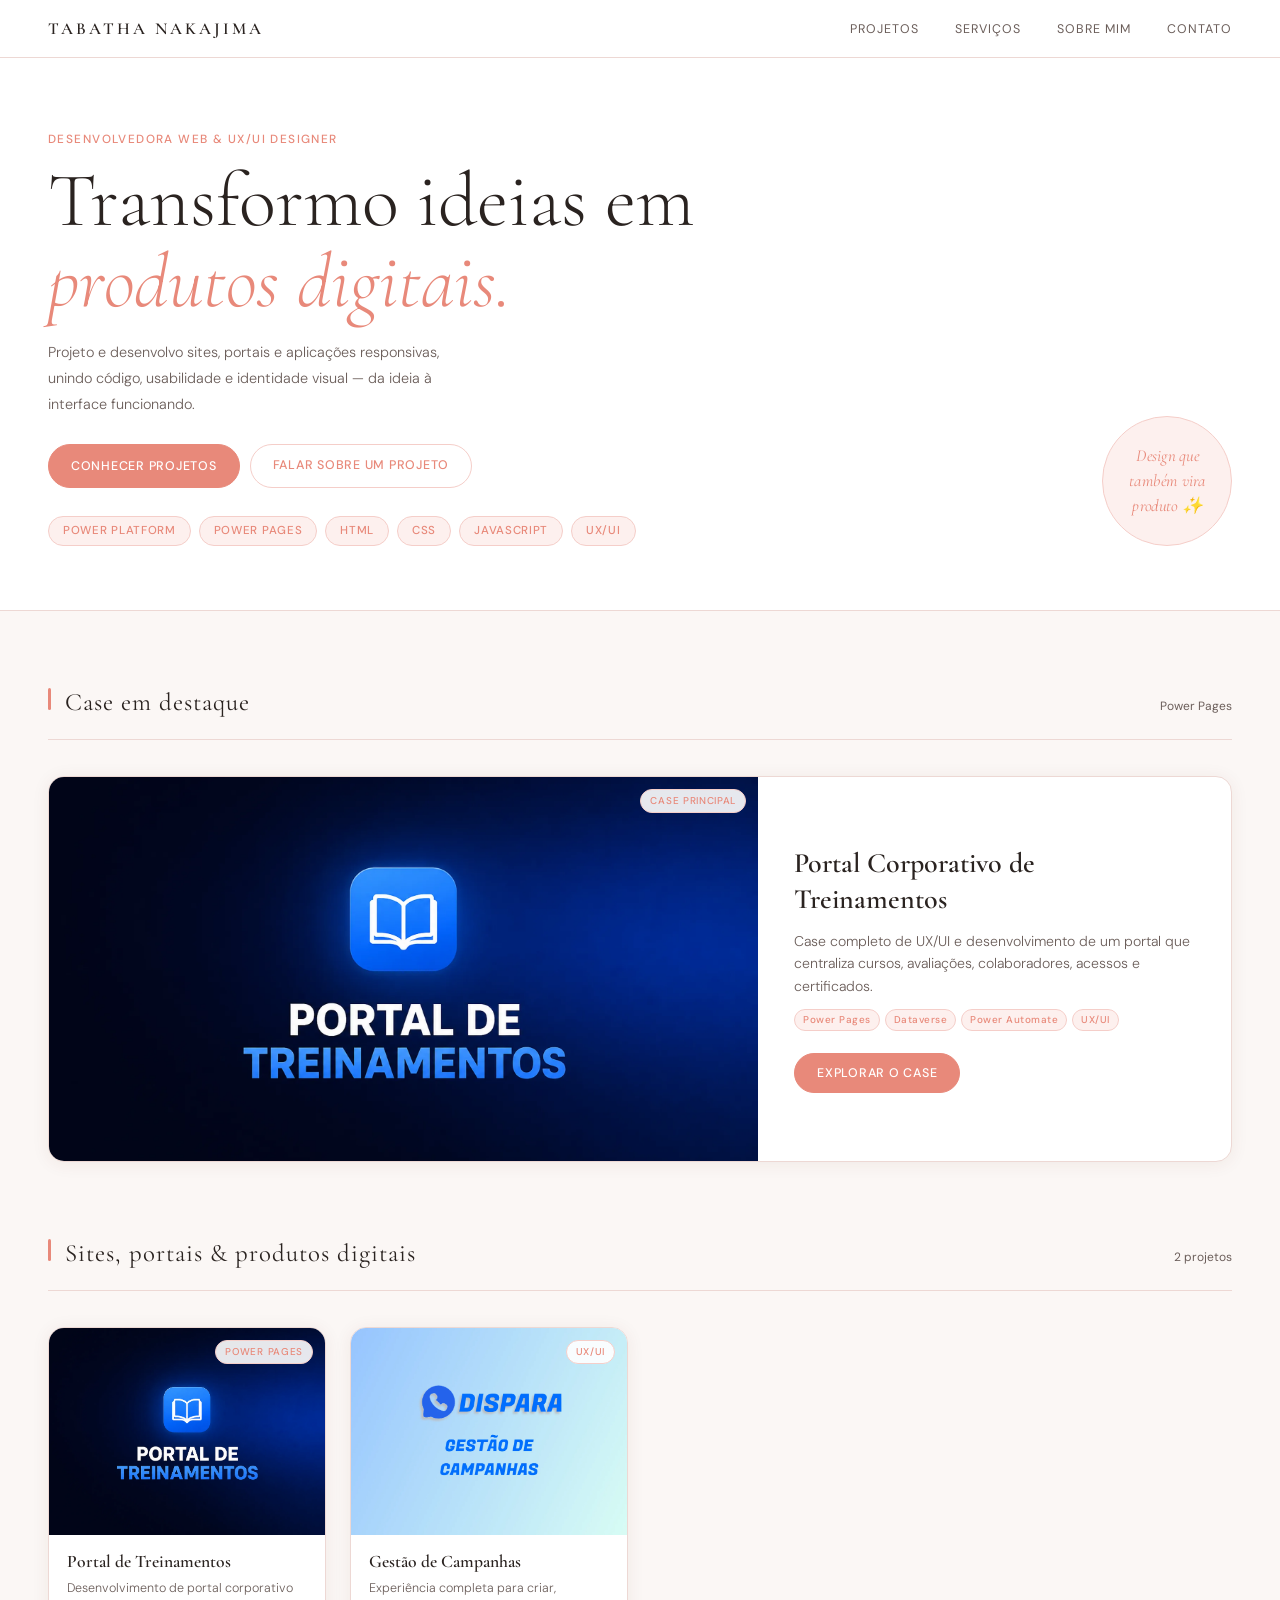
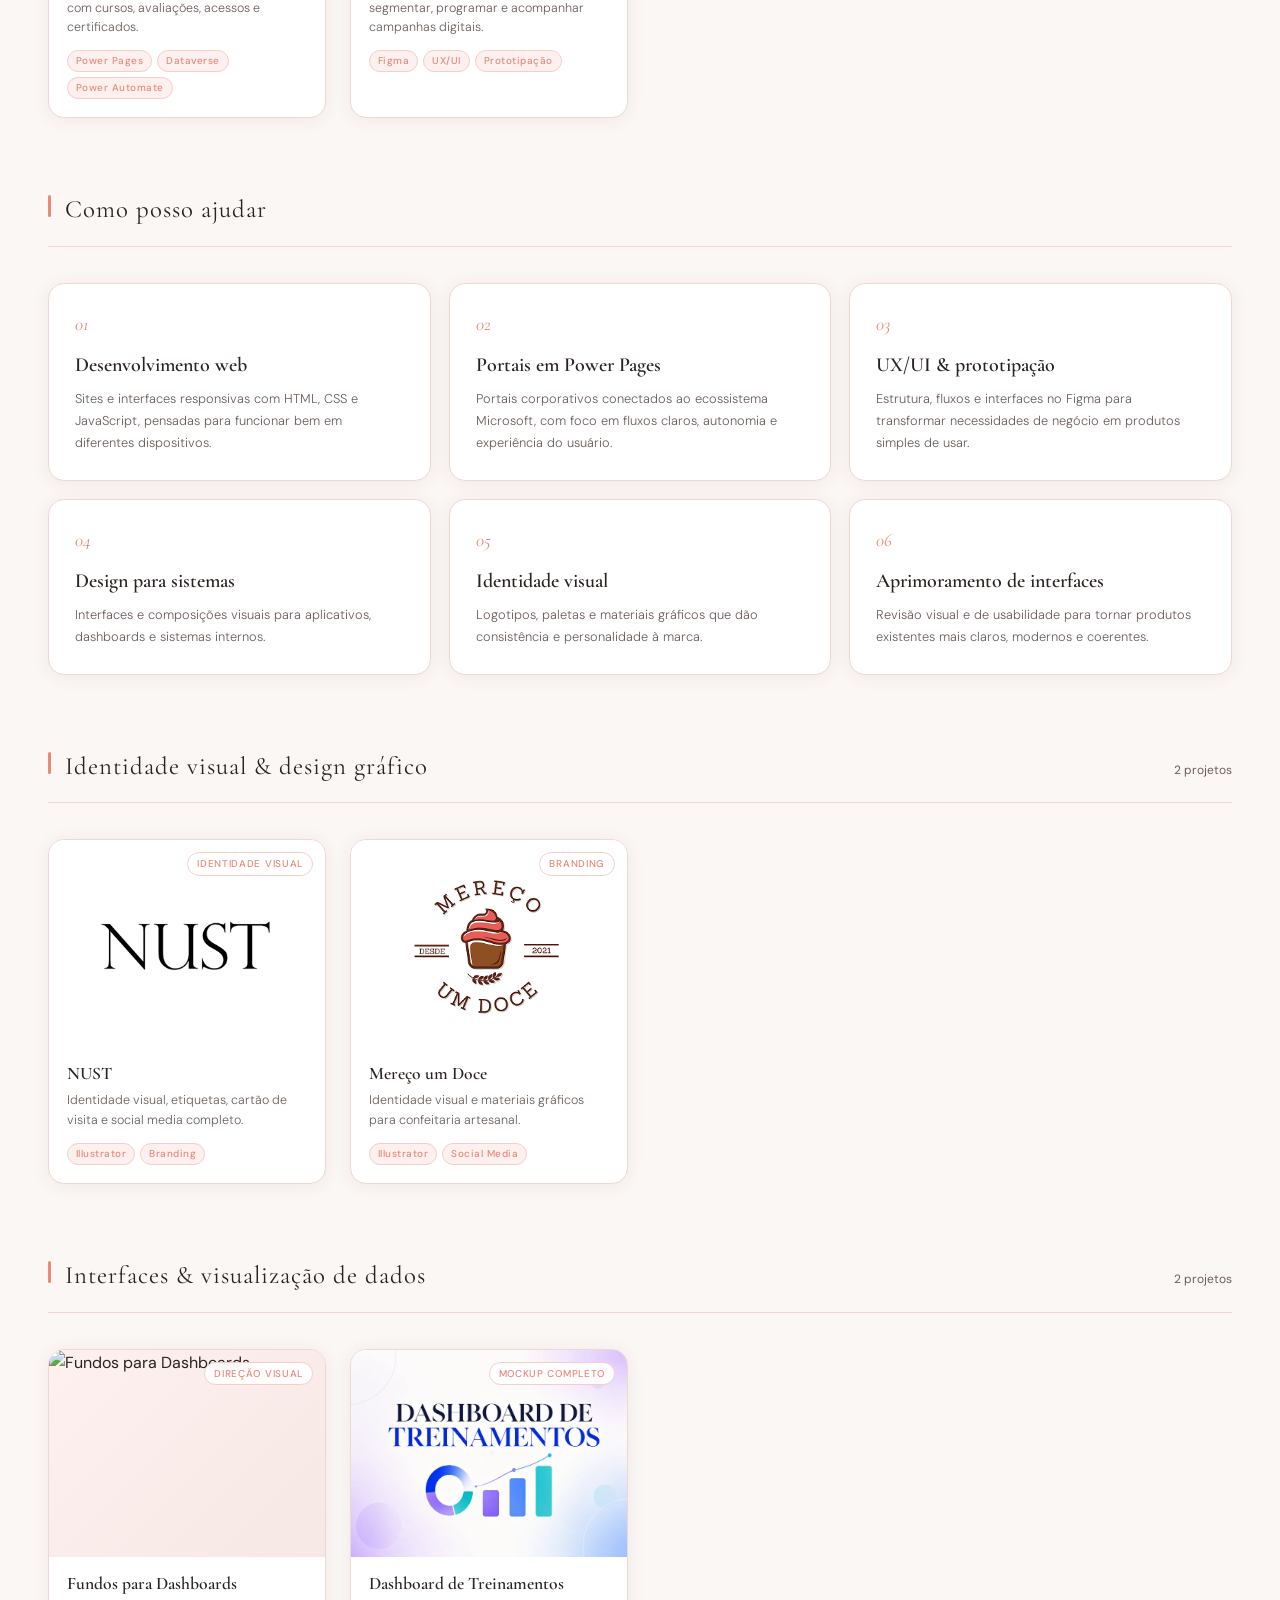
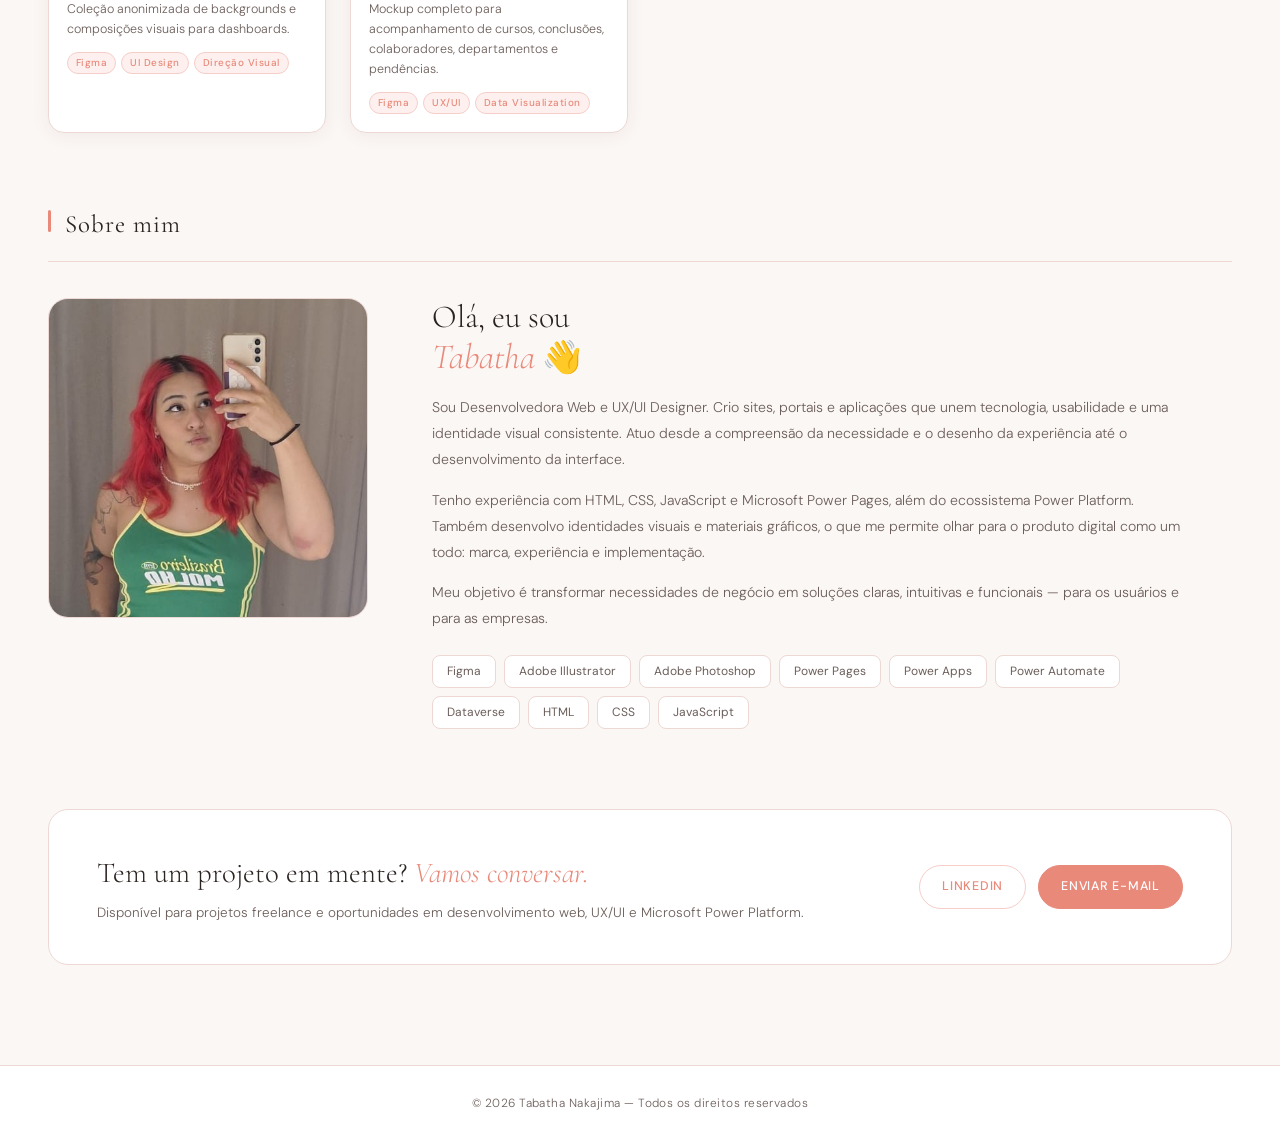
==== commit ed12fa7b: "Update index.html" ====
--- a/index.html
+++ b/index.html
@@ -142,7 +142,7 @@
         <div class="grid">
           <a class="card" onclick="openProject('fundos-dashboards')">
             <div class="card-thumb">
-              <img src="img/Capas/fundos-para-dashboards.webp" alt="Fundos para Dashboards">
+              <img src="img/Dashboard-Fundos/-cover.png" alt="Fundos para Dashboards">
               <span class="cbadge">Direção Visual</span>
               <div class="ph-icon"><svg fill="none" stroke="#E8897A" stroke-width="1.5" viewBox="0 0 24 24"><path stroke-linecap="round" stroke-linejoin="round" d="M2.25 15.75l5.159-5.159a2.25 2.25 0 013.182 0l5.159 5.159m-1.5-1.5l1.409-1.409a2.25 2.25 0 013.182 0l2.909 2.909M3 21h18M3.75 3h16.5M4.5 3v18M19.5 3v18"/></svg><span>Imagem em breve</span></div>
             </div>
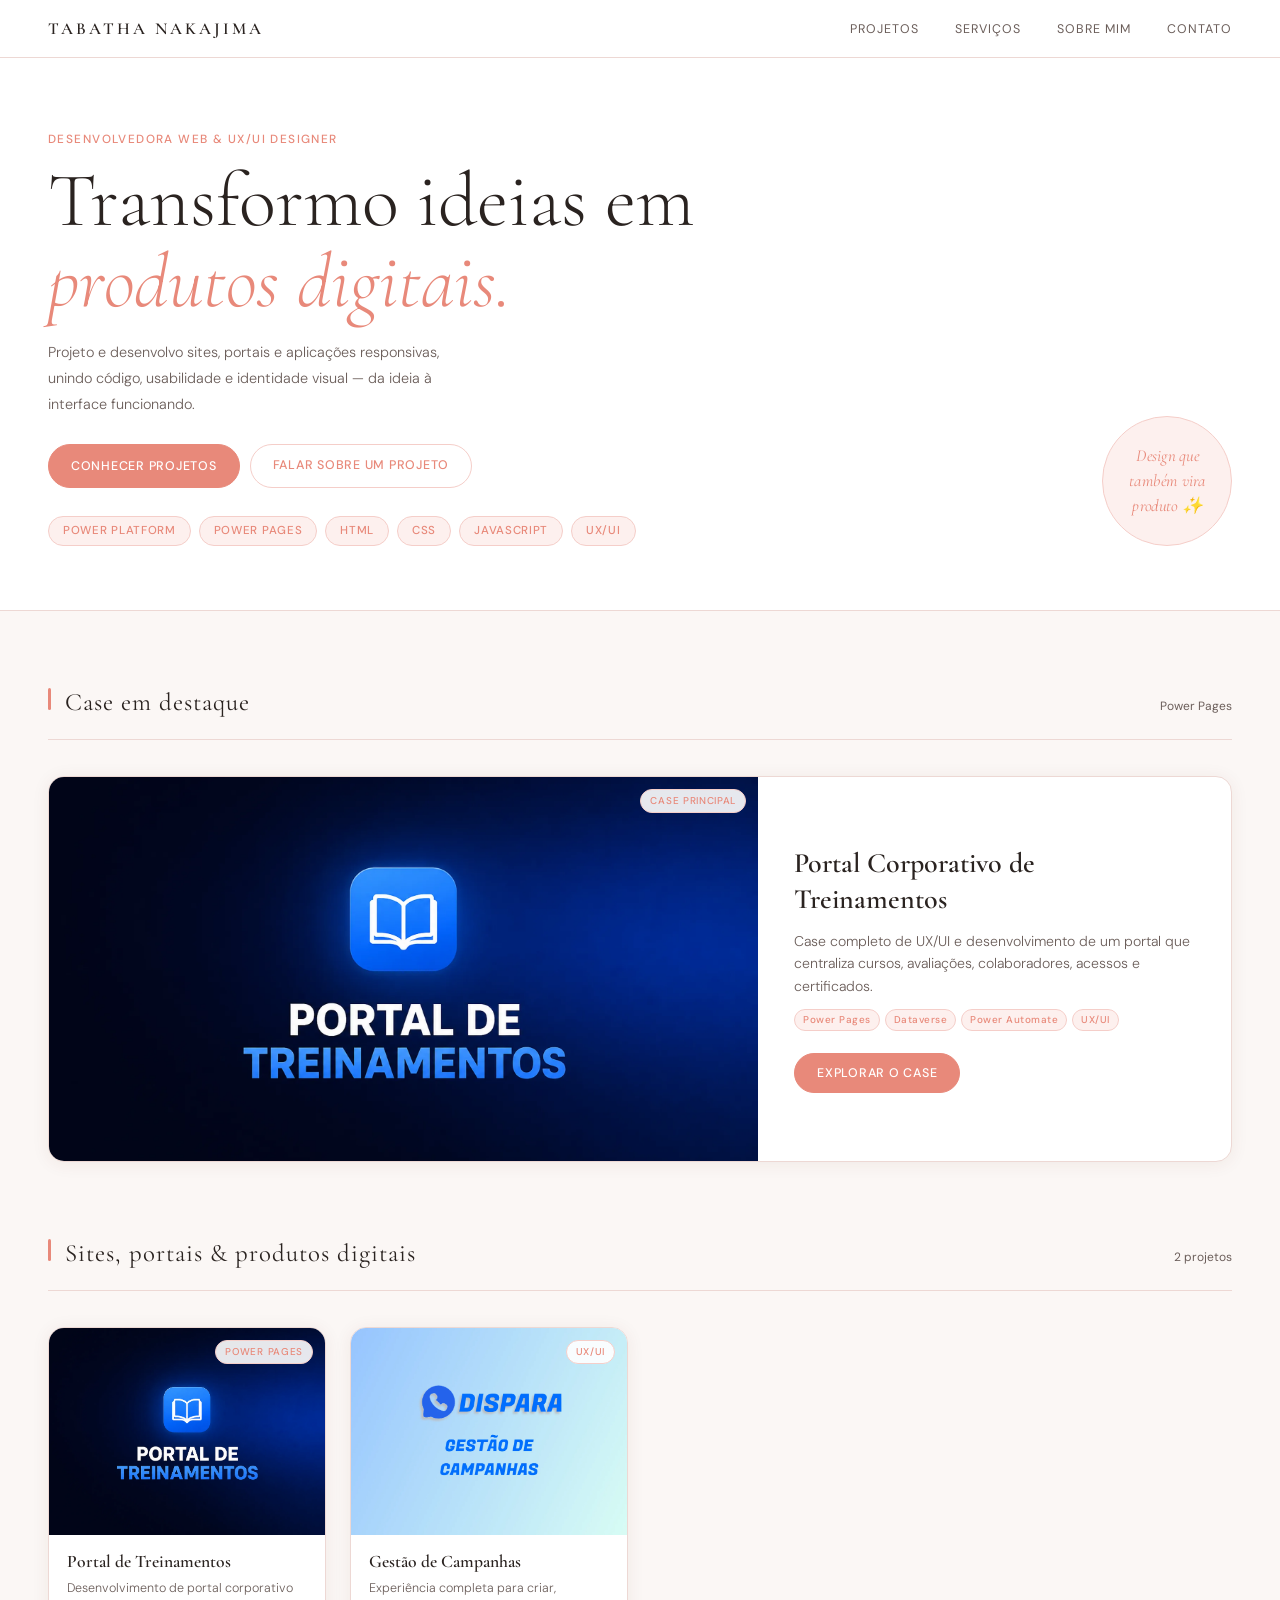
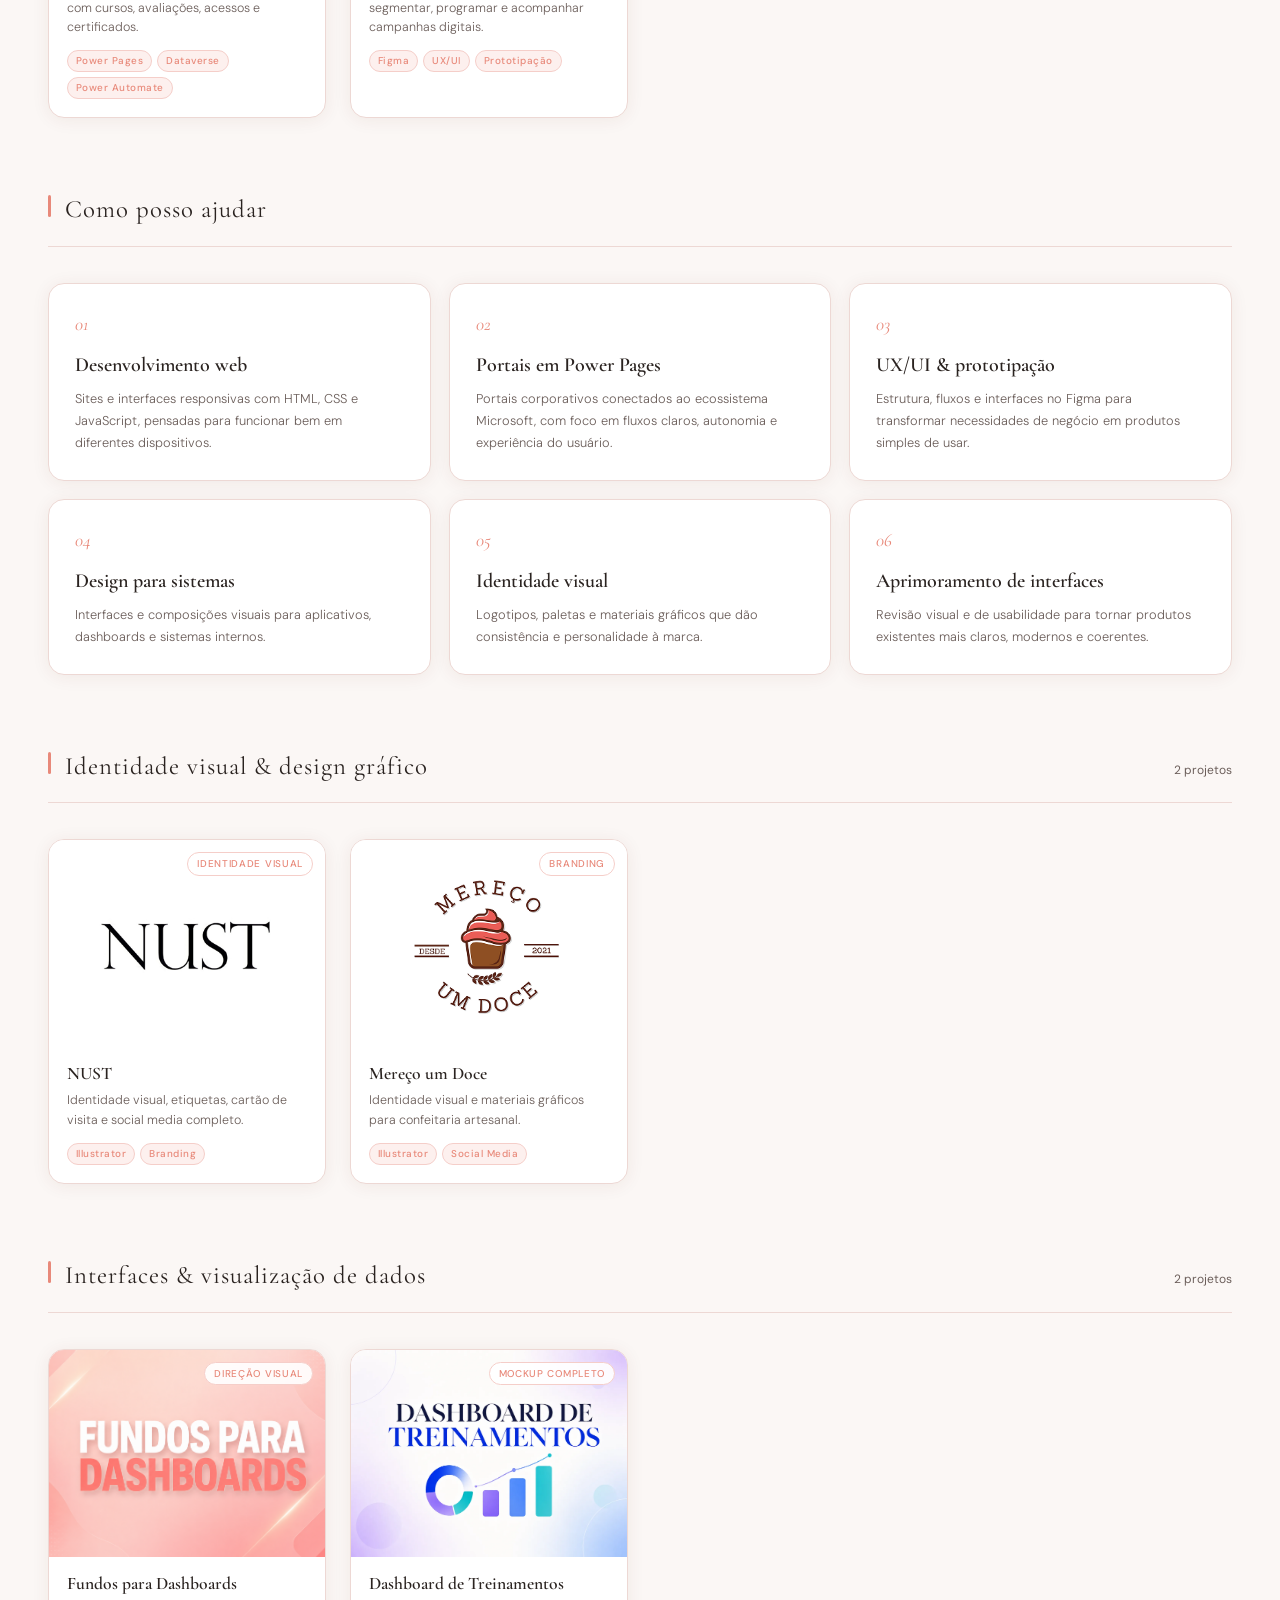
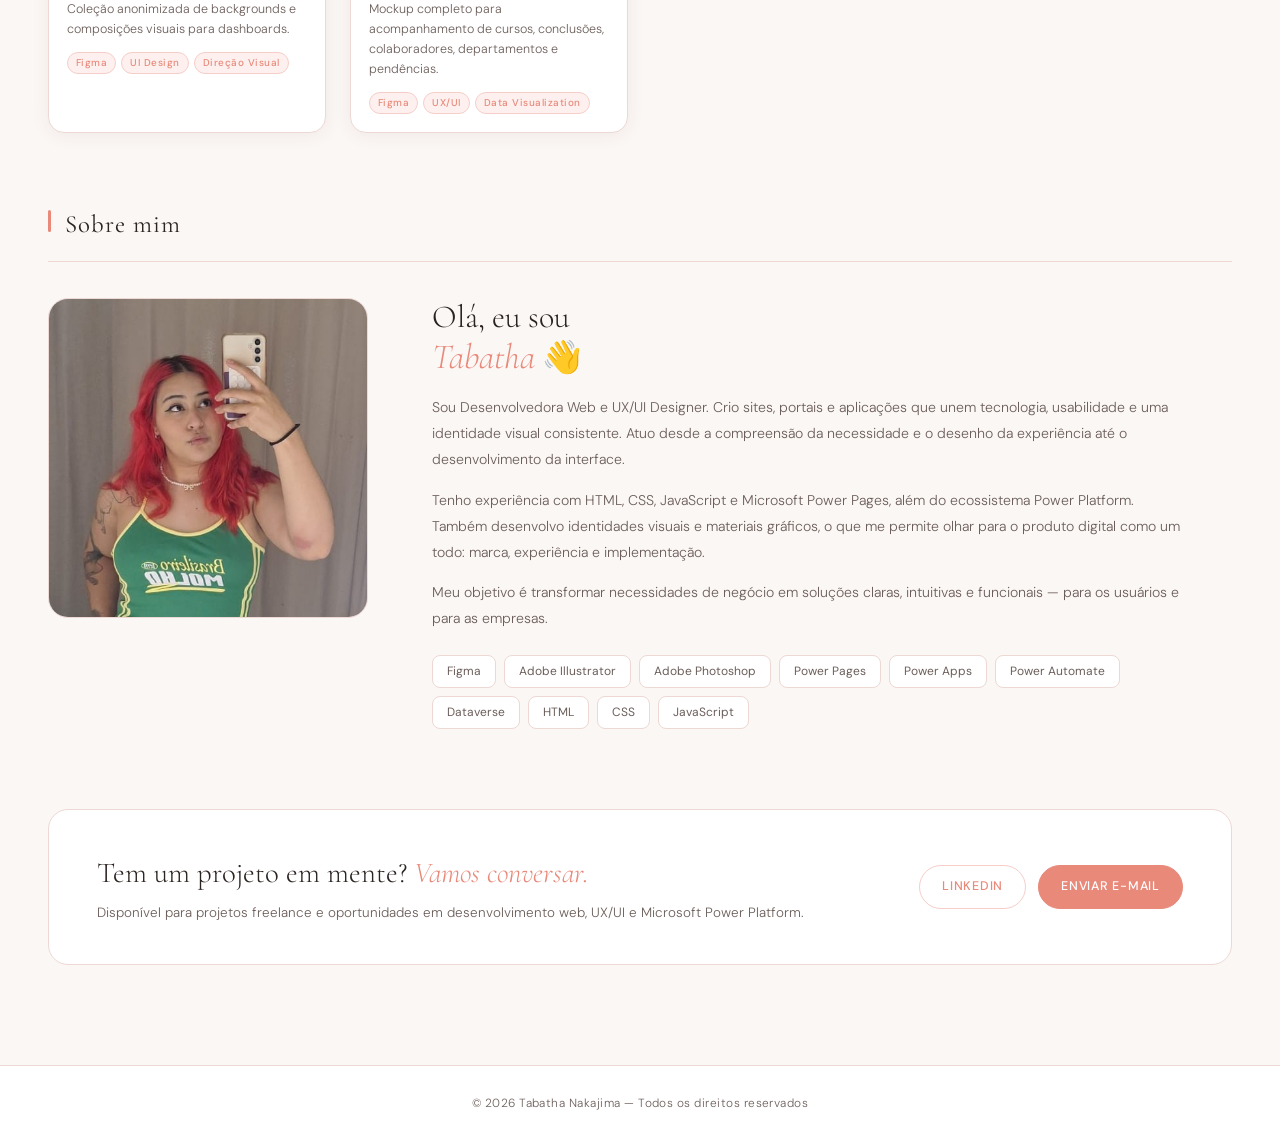
==== commit eebdfc49: "Update index.html" ====
--- a/index.html
+++ b/index.html
@@ -142,7 +142,7 @@
         <div class="grid">
           <a class="card" onclick="openProject('fundos-dashboards')">
             <div class="card-thumb">
-              <img src="img/Dashboard-Fundos/-cover.png" alt="Fundos para Dashboards">
+              <img src="img/Dashboard-Fundos-cover.png" alt="Fundos para Dashboards">
               <span class="cbadge">Direção Visual</span>
               <div class="ph-icon"><svg fill="none" stroke="#E8897A" stroke-width="1.5" viewBox="0 0 24 24"><path stroke-linecap="round" stroke-linejoin="round" d="M2.25 15.75l5.159-5.159a2.25 2.25 0 013.182 0l5.159 5.159m-1.5-1.5l1.409-1.409a2.25 2.25 0 013.182 0l2.909 2.909M3 21h18M3.75 3h16.5M4.5 3v18M19.5 3v18"/></svg><span>Imagem em breve</span></div>
             </div>
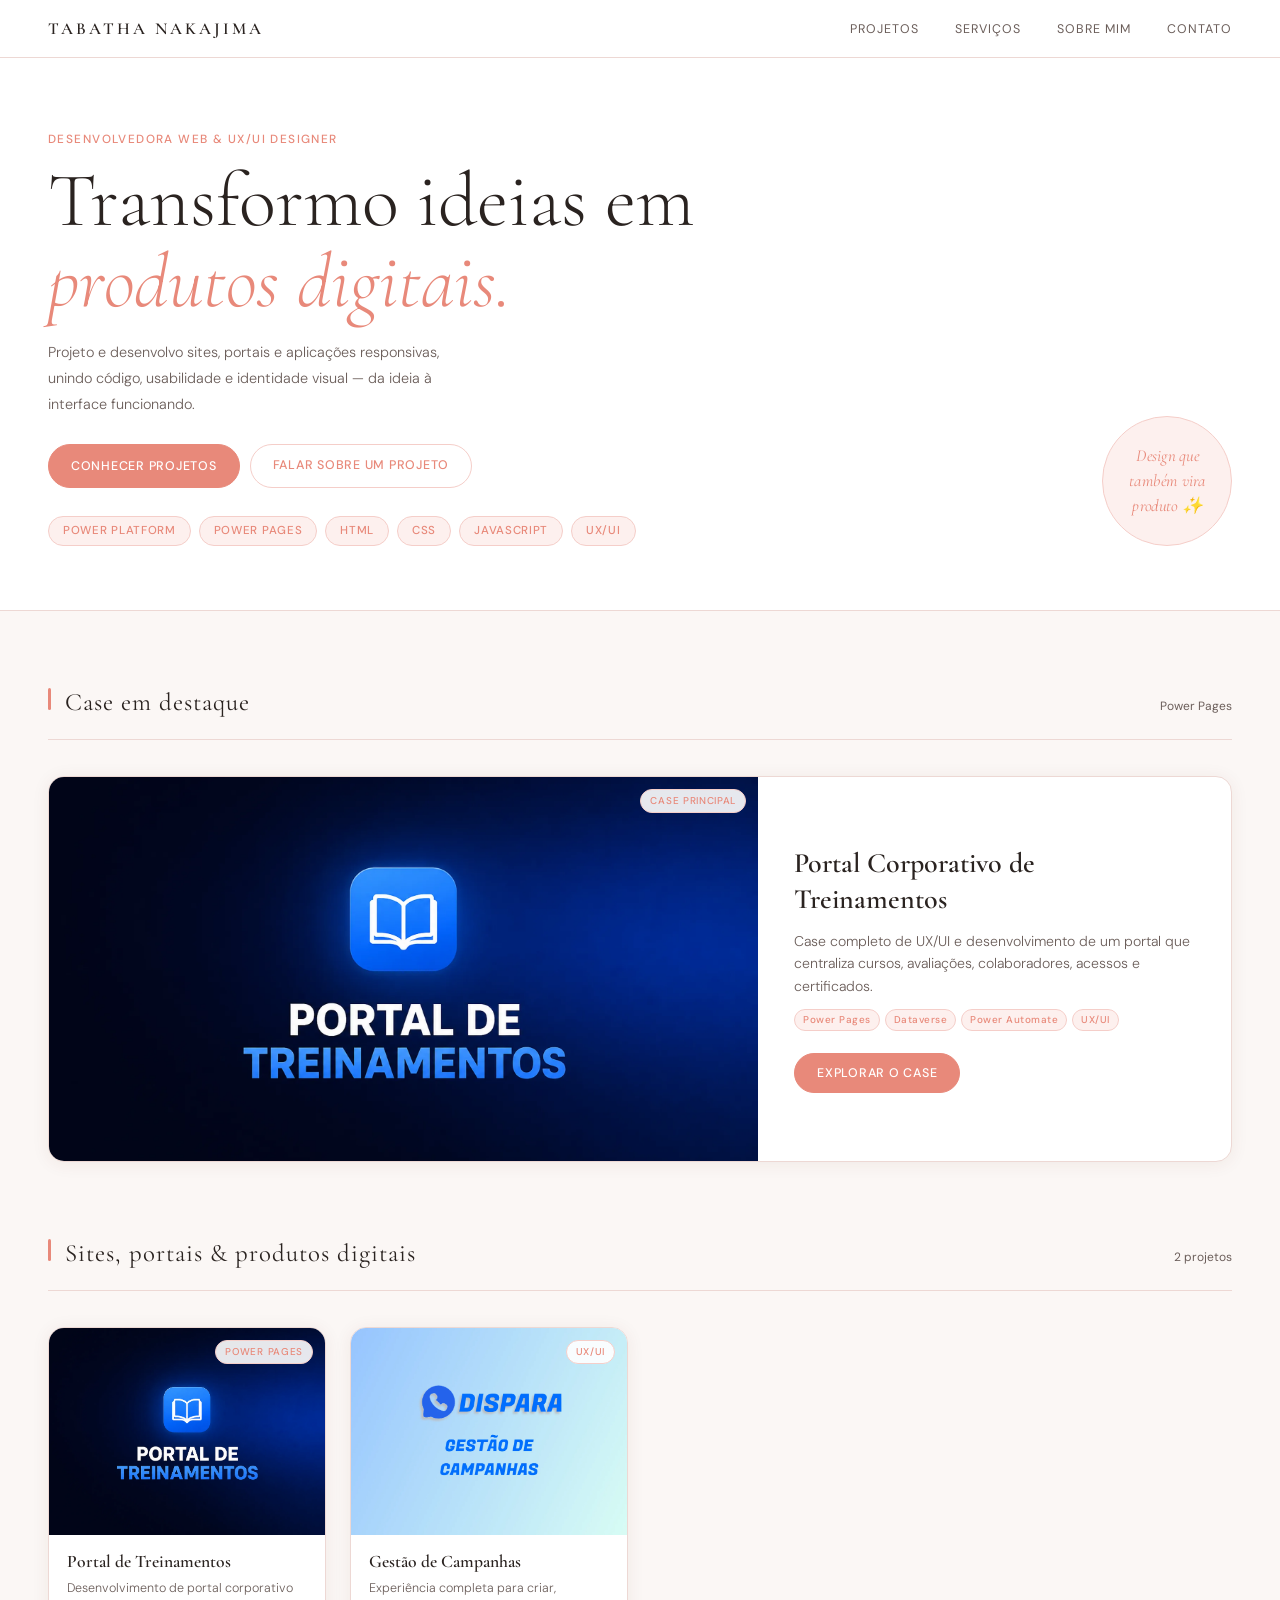
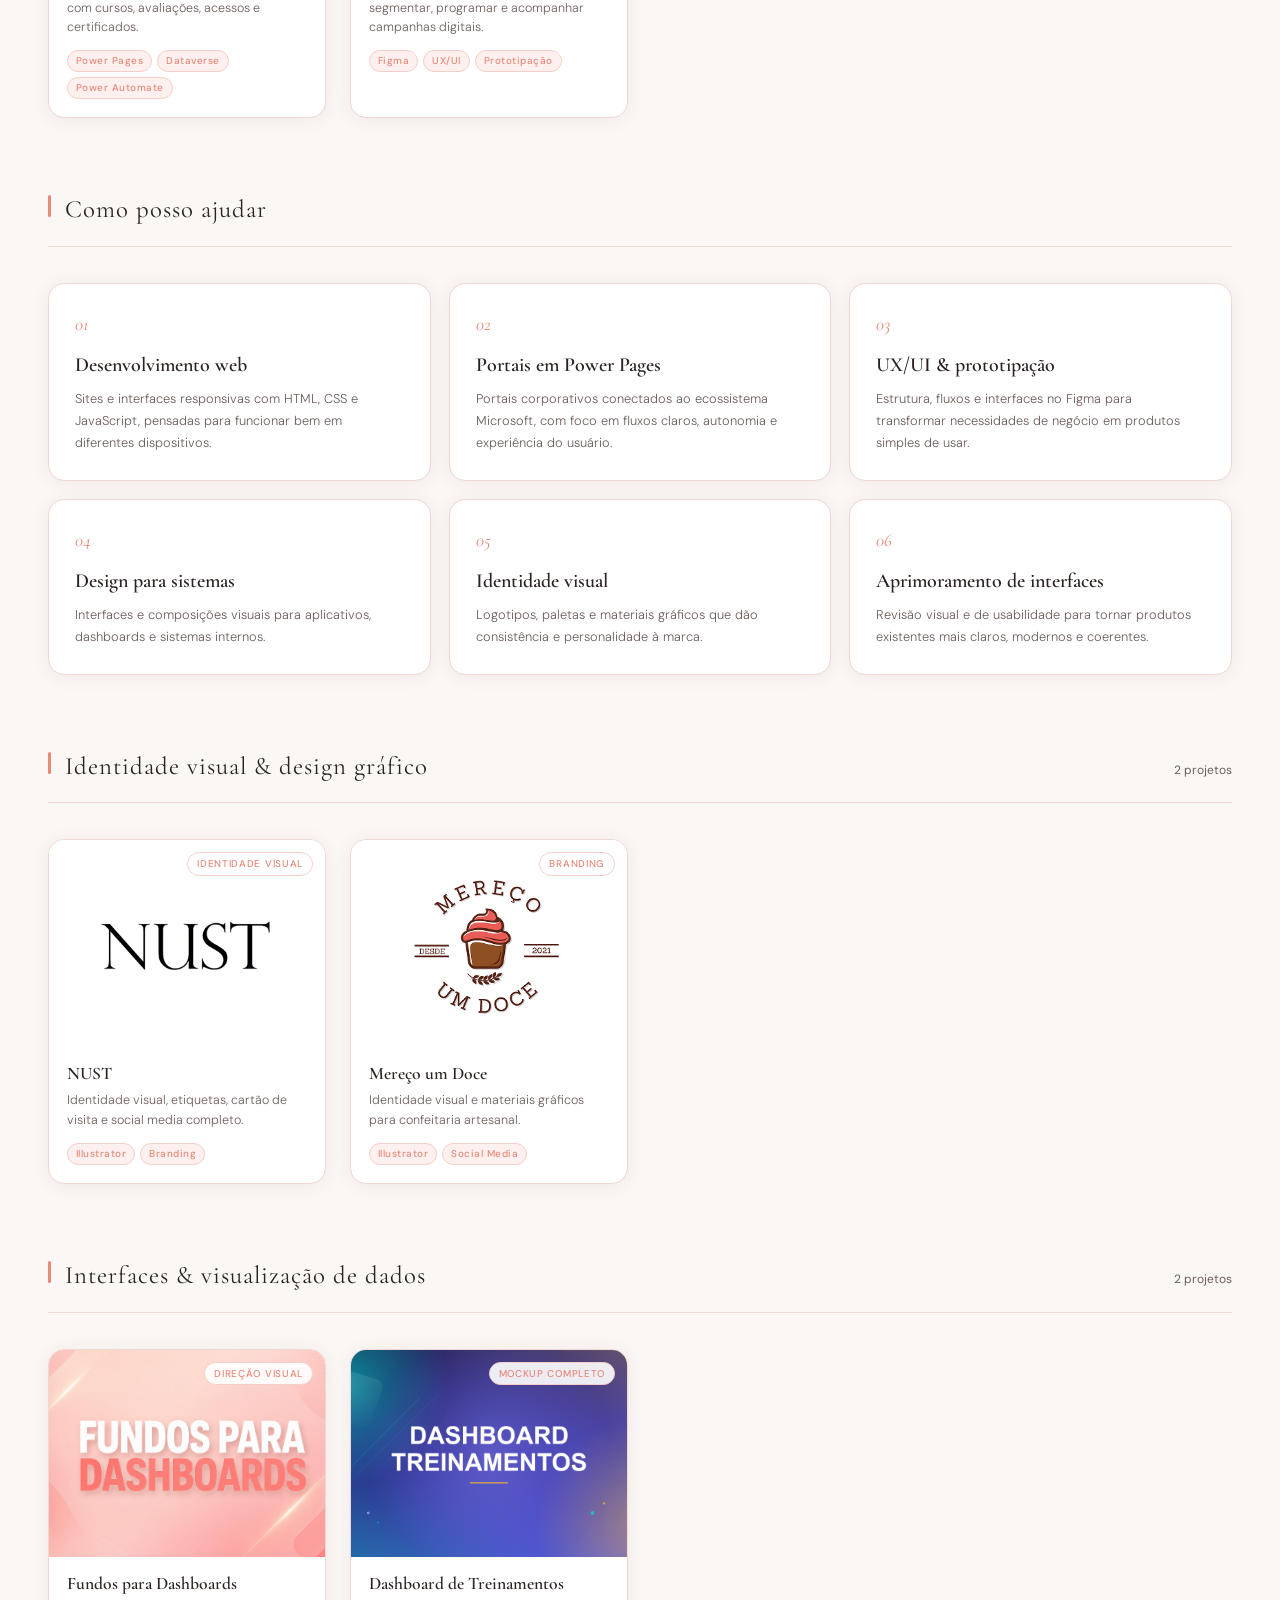
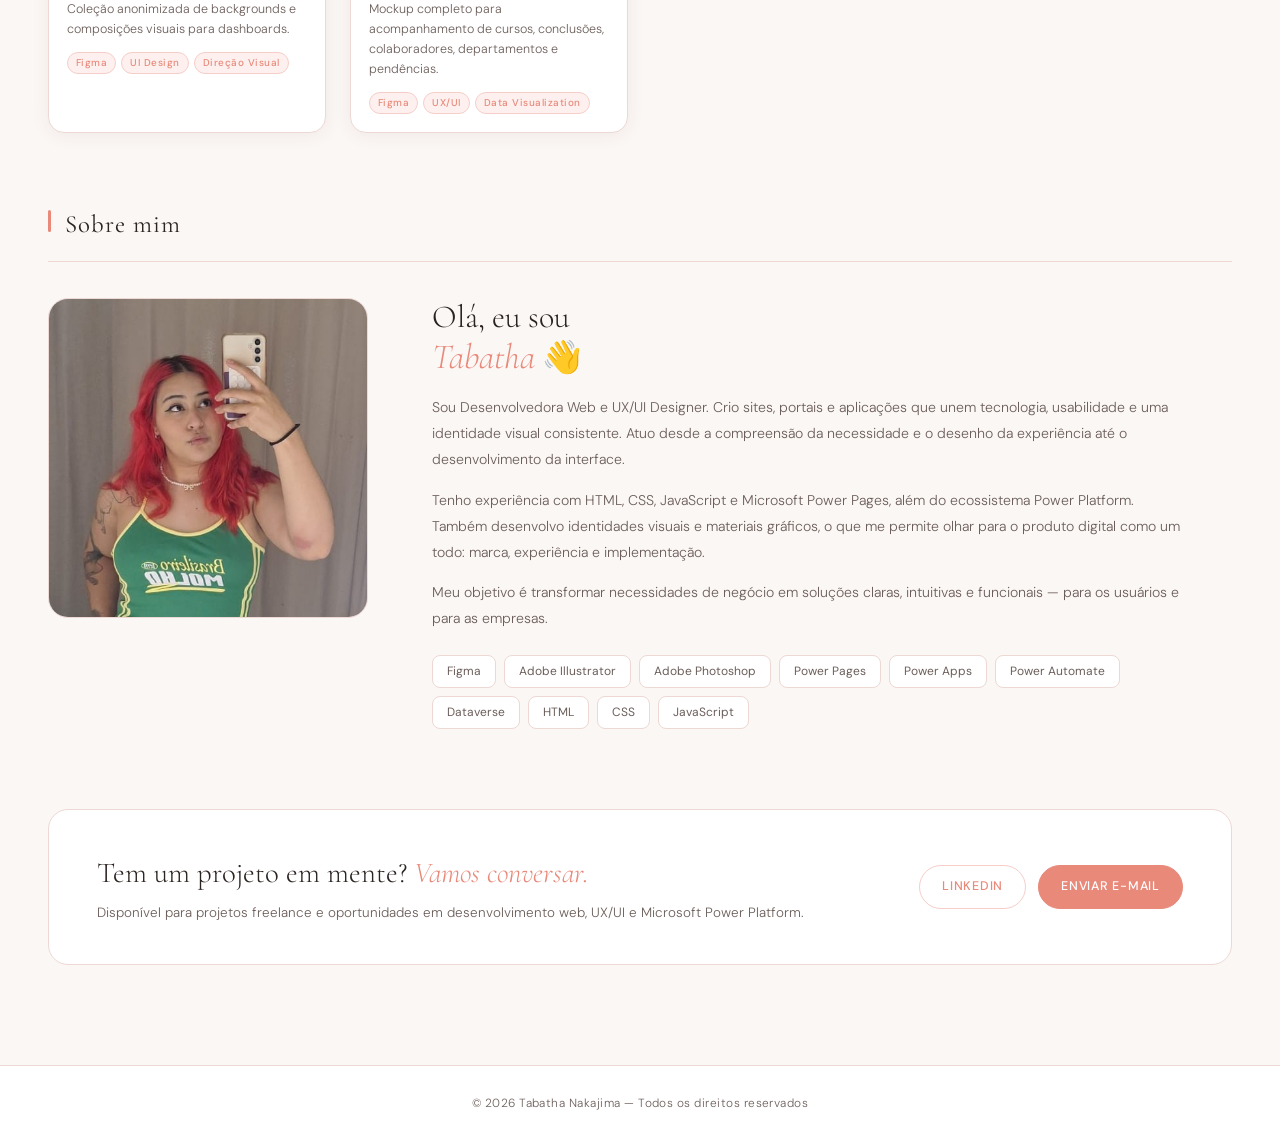
==== commit cb4c8a97: "Update index.html" ====
--- a/index.html
+++ b/index.html
@@ -154,7 +154,7 @@
           </a>
           <a class="card" onclick="openProject('dashboard-treinamentos')">
             <div class="card-thumb">
-              <img src="img/Capas/dashboard-de-treinamentos.webp" alt="Dashboard de Treinamentos">
+              <img src="img/Dashboard-Treinamentos-cover.png" alt="Dashboard de Treinamentos">
               <span class="cbadge">Mockup Completo</span>
               <div class="ph-icon"><svg fill="none" stroke="#E8897A" stroke-width="1.5" viewBox="0 0 24 24"><path stroke-linecap="round" stroke-linejoin="round" d="M2.25 15.75l5.159-5.159a2.25 2.25 0 013.182 0l5.159 5.159m-1.5-1.5l1.409-1.409a2.25 2.25 0 013.182 0l2.909 2.909M3 21h18M3.75 3h16.5M4.5 3v18M19.5 3v18"/></svg><span>Imagem em breve</span></div>
             </div>
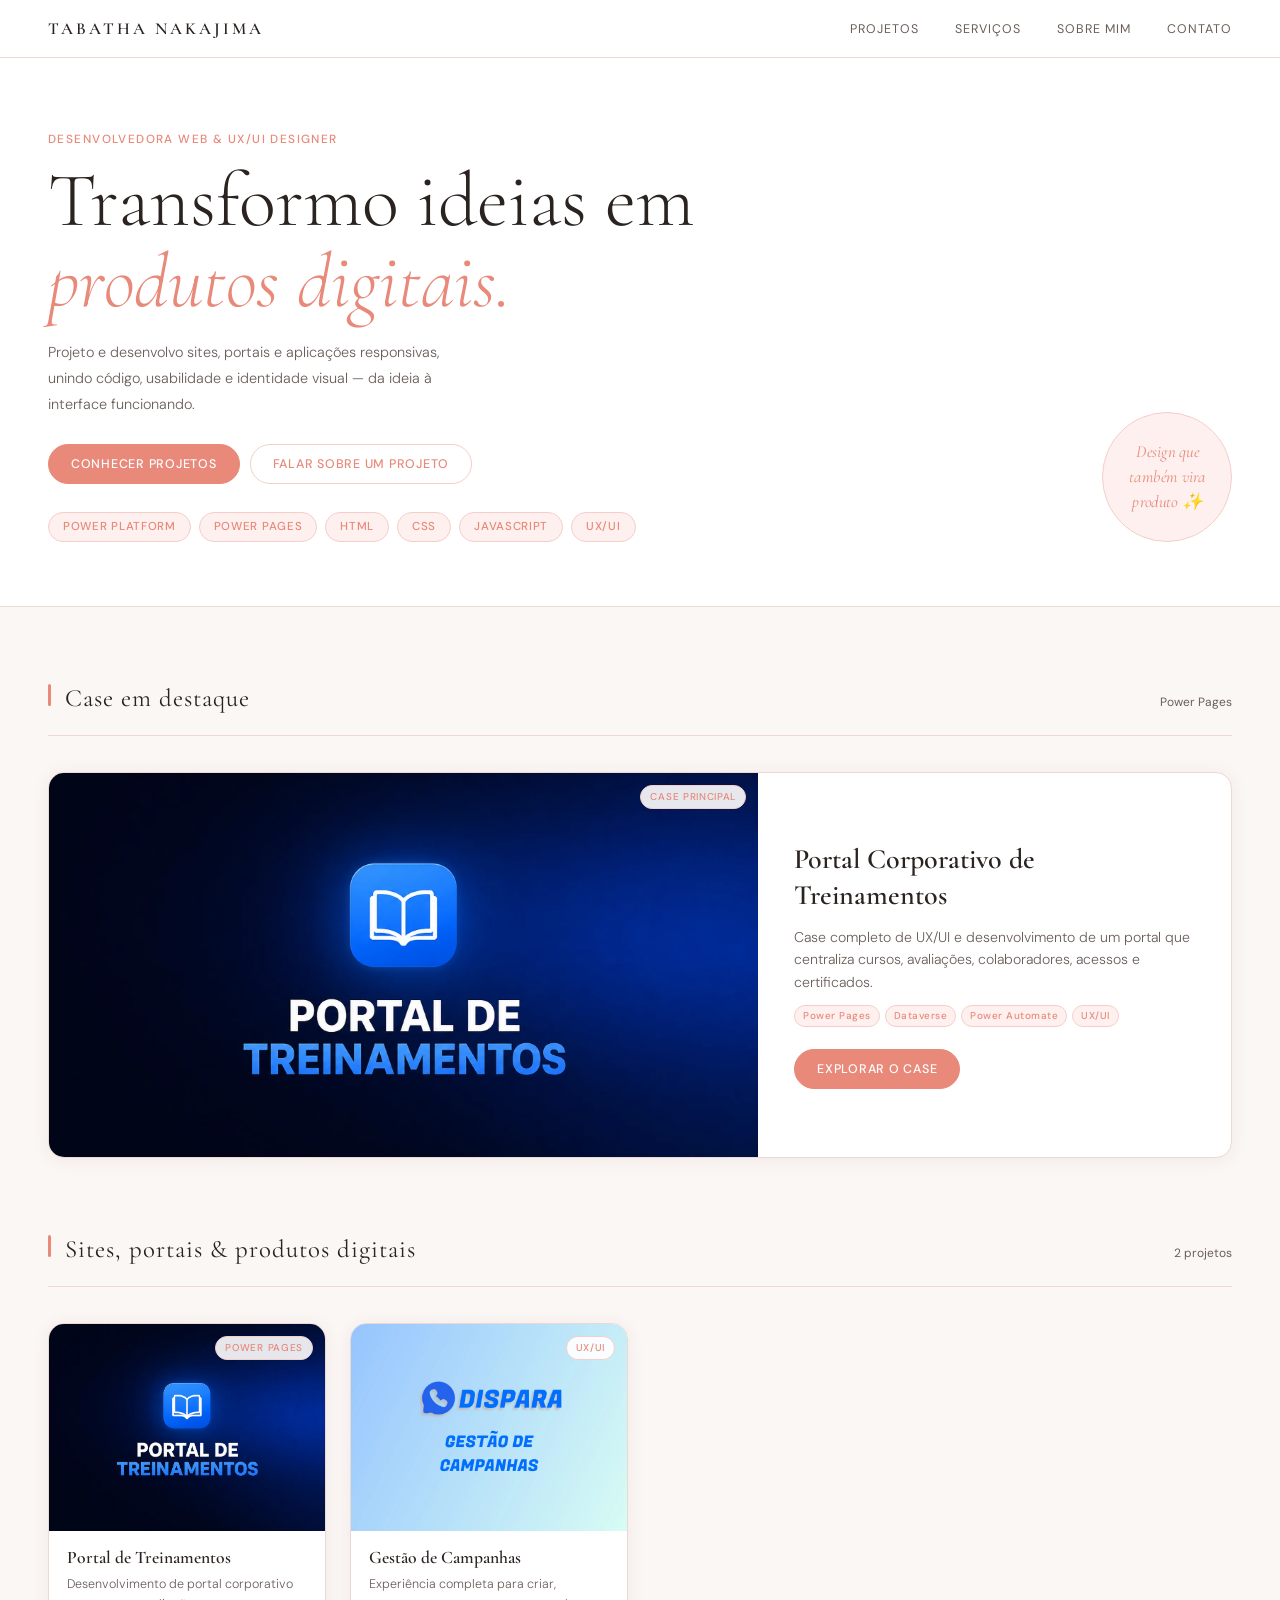
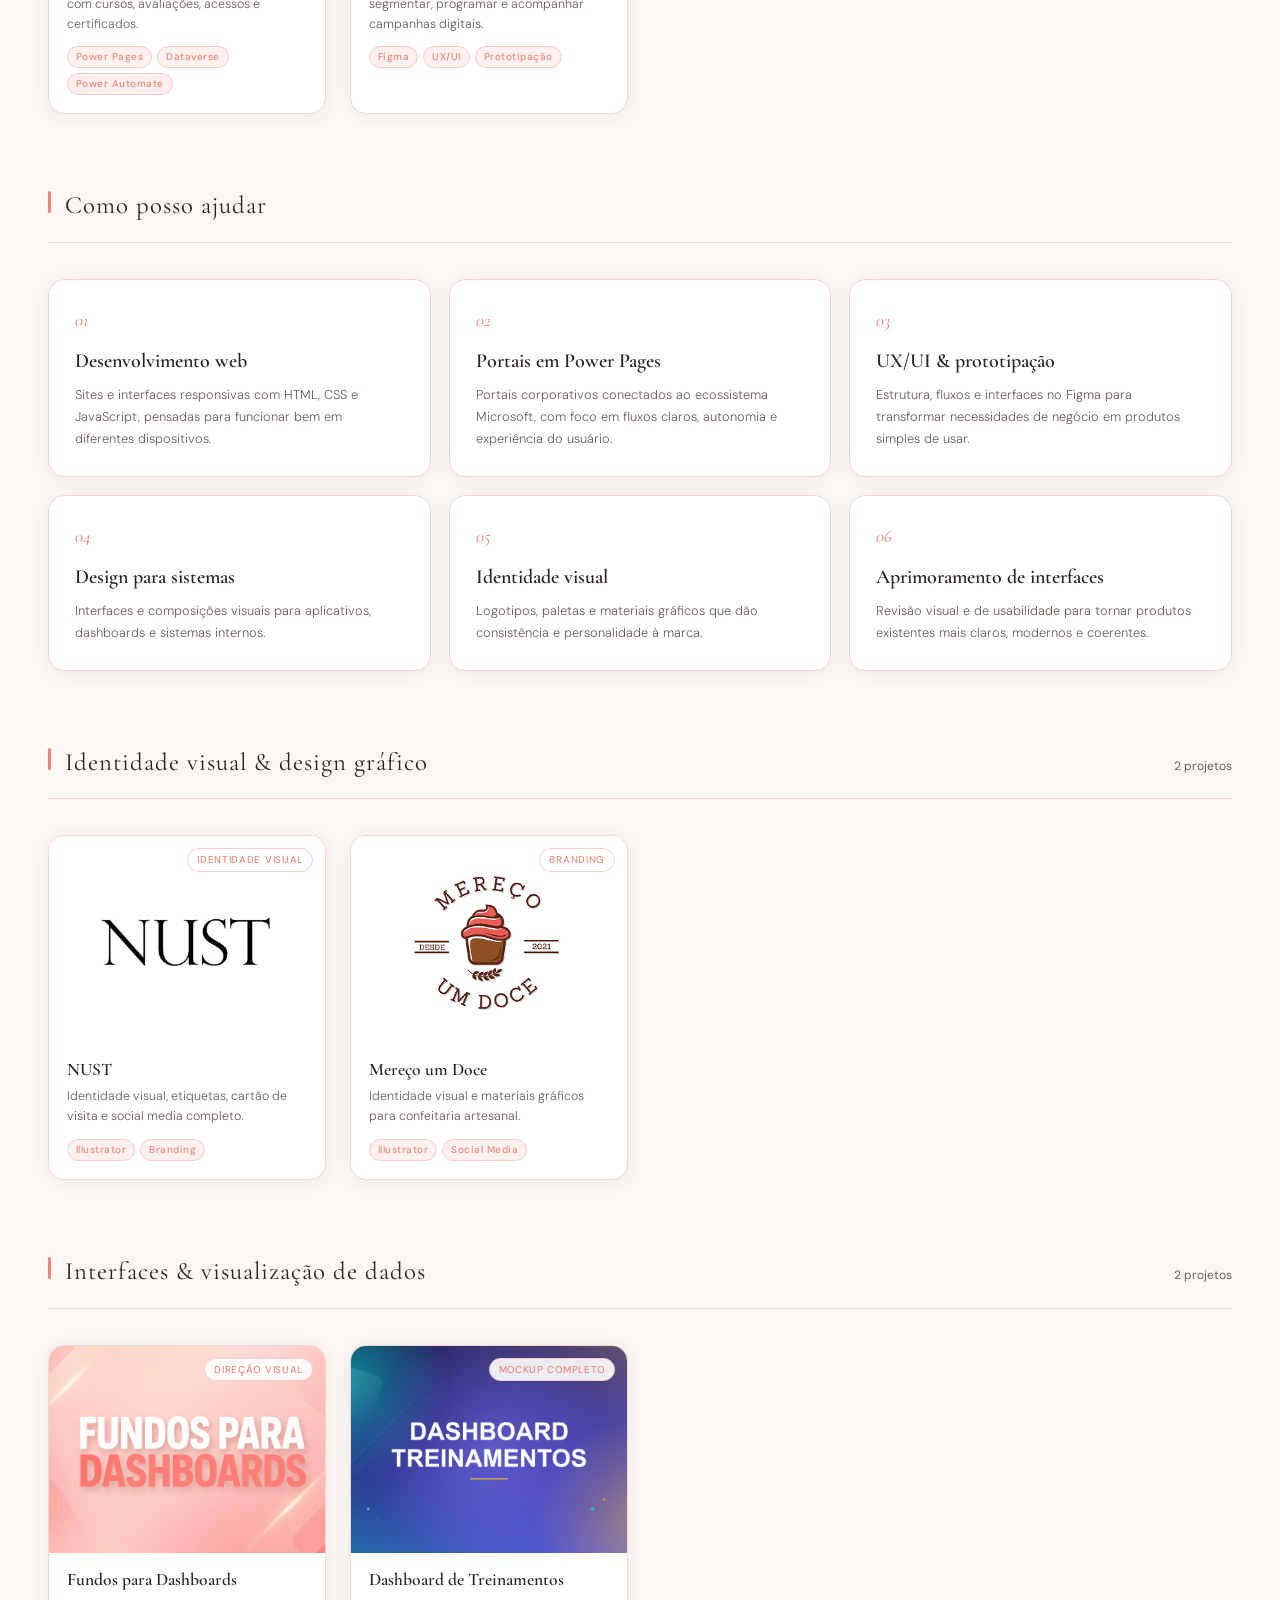
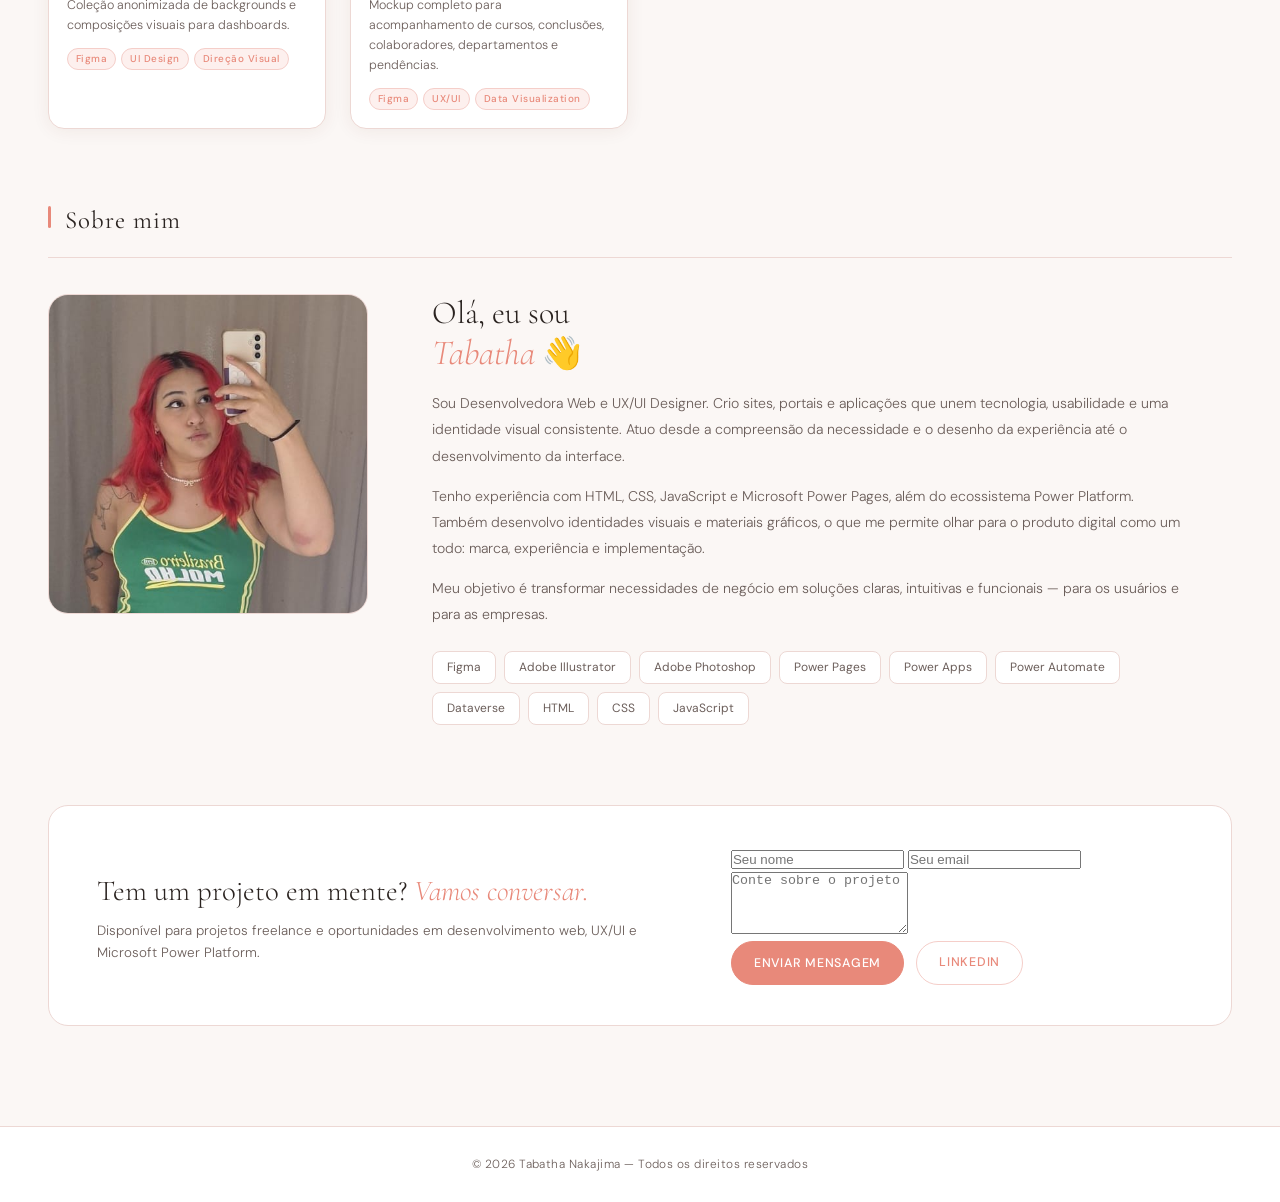
==== commit 2a0f34f4: "Update index.html" ====
--- a/index.html
+++ b/index.html
@@ -49,7 +49,7 @@
         <p>Projeto e desenvolvo sites, portais e aplicações responsivas, unindo código, usabilidade e identidade visual — da ideia à interface funcionando.</p>
         <div class="hero-actions">
           <button class="btn btn-p" onclick="goSection('projetos')">Conhecer projetos</button>
-          <a class="btn btn-o" href="mailto:tabathanakajima@gmail.com?subject=Contato%20pelo%20portf%C3%B3lio">Falar sobre um projeto</a>
+          <button class="btn btn-o" type="button" onclick="goSection('contato')">Falar sobre um projeto</button>
         </div>
         <div class="hero-tags">
           <span class="tag">Power Platform</span><span class="tag">Power Pages</span><span class="tag">HTML</span><span class="tag">CSS</span>
@@ -215,10 +215,21 @@
           <h3>Tem um projeto em mente? <em>Vamos conversar.</em></h3>
           <p>Disponível para projetos freelance e oportunidades em desenvolvimento web, UX/UI e Microsoft Power Platform.</p>
         </div>
-        <div class="cbtns">
-          <a class="btn btn-o" href="https://www.linkedin.com/in/tabathanakajima/" target="_blank" rel="noopener noreferrer">LinkedIn</a>
-          <a class="btn btn-p" href="mailto:tabathanakajima@gmail.com?subject=Contato%20pelo%20portf%C3%B3lio">Enviar e-mail</a>
-        </div>
+
+        <form id="contact-form" class="contact-form" action="https://formspree.io/f/xppavqjo" method="POST">
+          <input type="text" name="name" placeholder="Seu nome" required>
+          <input type="email" name="email" placeholder="Seu email" required>
+          <textarea name="message" placeholder="Conte sobre o projeto" required rows="4"></textarea>
+          <input type="hidden" name="_subject" value="Contato pelo portfólio">
+          <input type="text" name="_gotcha" style="display:none" tabindex="-1" autocomplete="off">
+
+          <div class="cbtns">
+            <button type="submit" class="btn btn-p" id="contact-submit">Enviar mensagem</button>
+            <a class="btn btn-o" href="https://www.linkedin.com/in/tabathanakajima/" target="_blank" rel="noopener noreferrer">LinkedIn</a>
+          </div>
+
+          <p id="contact-status" class="contact-status" hidden></p>
+        </form>
       </div>
     </main>
     <footer>© <span class="current-year"></span> Tabatha Nakajima — Todos os direitos reservados</footer>
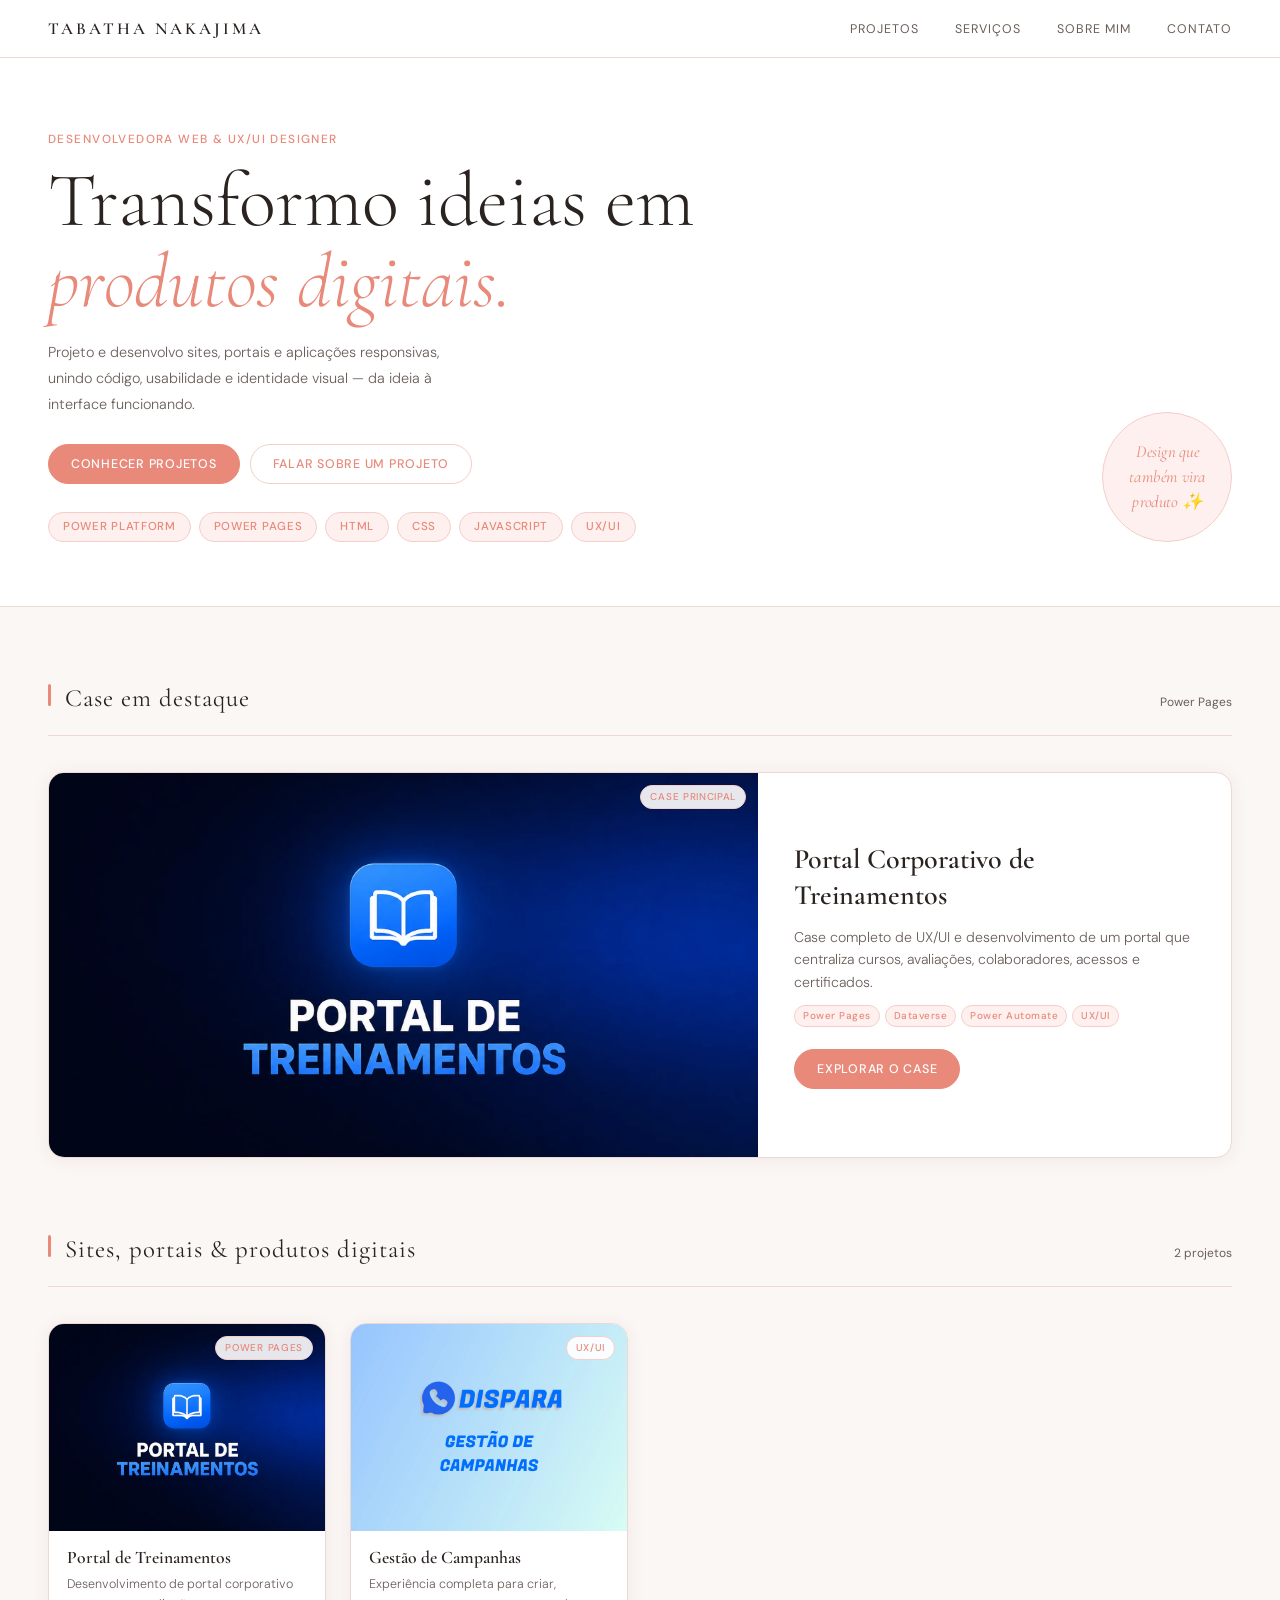
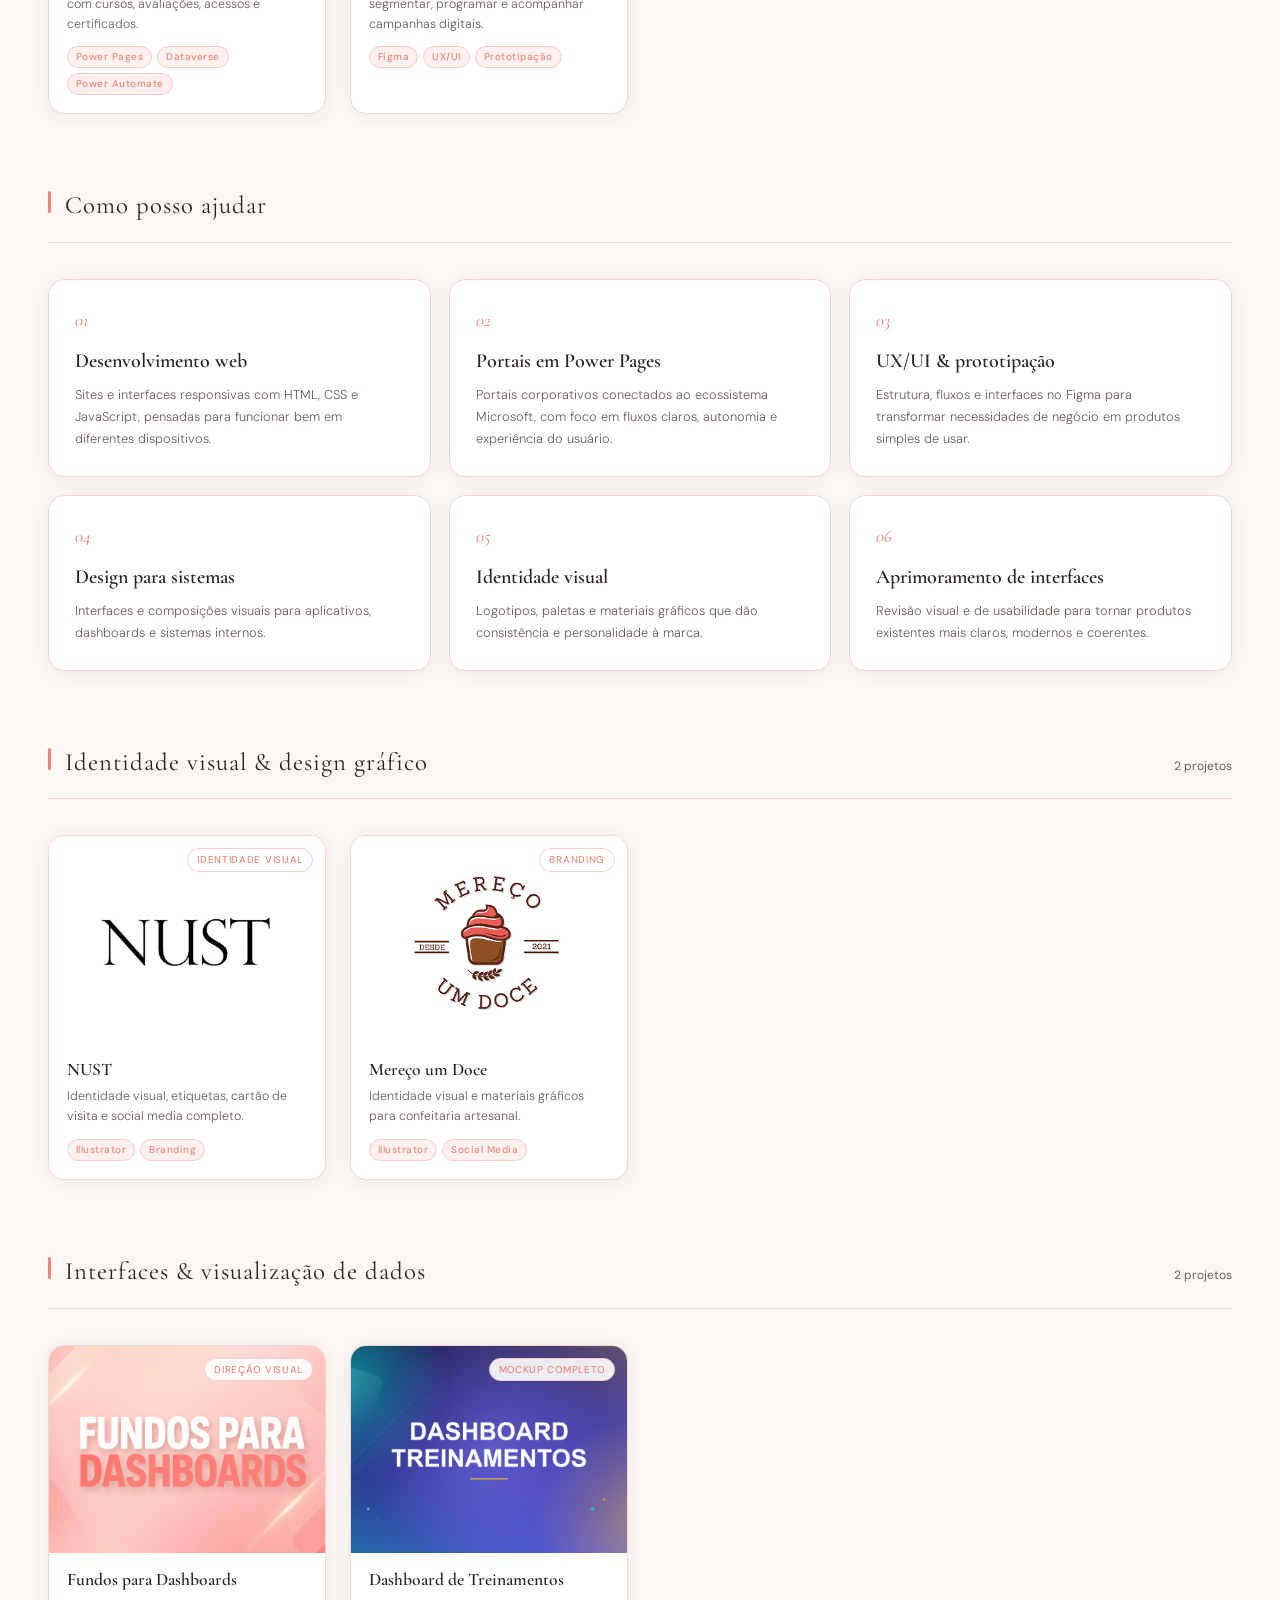
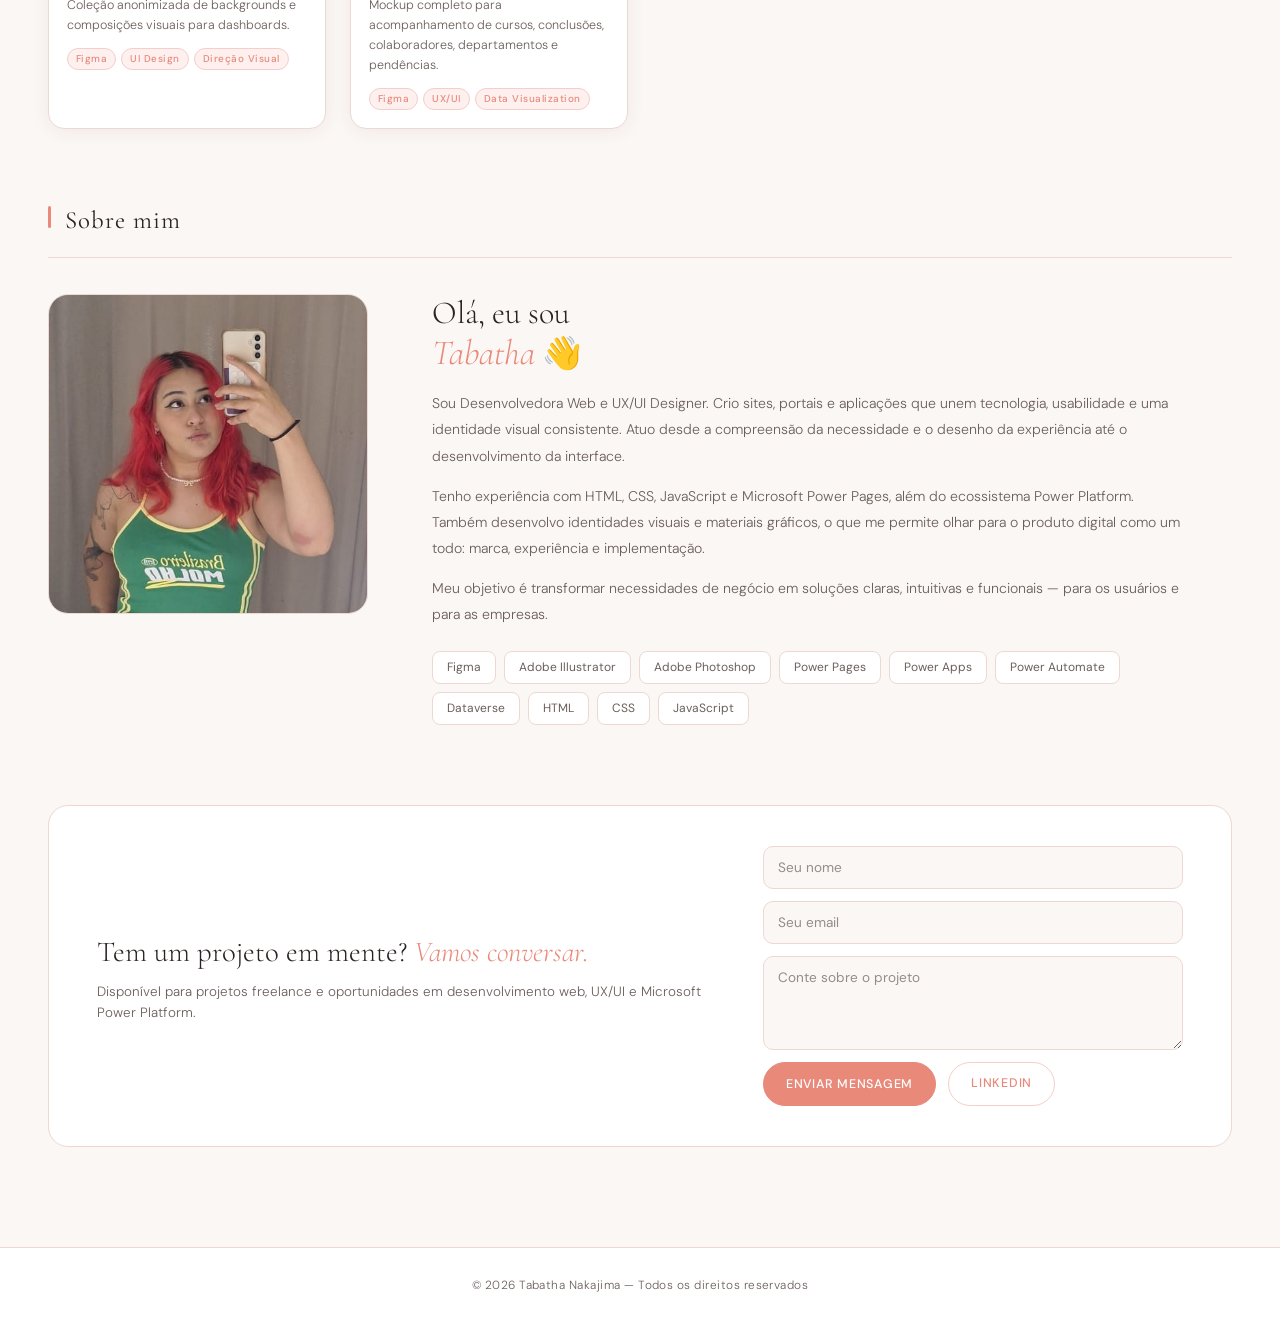
==== commit 9c72cdd8: "Update index.html" ====
--- a/index.html
+++ b/index.html
@@ -13,7 +13,7 @@
   <meta property="og:locale" content="pt_BR"/>
   <meta property="og:title" content="Tabatha Nakajima | Desenvolvedora Web e UX/UI Designer"/>
   <meta property="og:description" content="Crio sites, portais e aplicações que unem desenvolvimento, usabilidade e identidade visual."/>
-  <meta property="og:image" content="img/Portal-Treinamentos.webp"/>
+  <meta property="og:image" content="https://nakamoonx.github.io/portfolio/CapaMiniatura.png"/>
   <meta name="twitter:card" content="summary_large_image"/>
   <link rel="preconnect" href="https://fonts.googleapis.com">
   <link rel="preconnect" href="https://fonts.gstatic.com" crossorigin>
--- a/style.css
+++ b/style.css
@@ -1,238 +1,251 @@
-*, *::before, *::after { box-sizing: border-box; margin: 0; padding: 0; }
-    :root {
-      --salmon:    #E8897A;
-      --salmon-lt: #F5CEC9;
-      --salmon-bg: #FDF0EE;
-      --cream:     #FBF7F5;
-      --white:     #FFFFFF;
-      --ink:       #2A2320;
-      --ink-soft:  #6B5E5A;
-      --border:    #EDD8D4;
-      --cs:        0 2px 18px rgba(100,40,30,.07);
-      --csh:       0 8px 36px rgba(180,80,60,.13);
-    }
-    html { scroll-behavior: smooth; }
-    html, body { width: 100%; min-height: 0; }
-    body { min-height: 100vh; min-height: 100dvh; display: flex; flex-direction: column; font-family: 'DM Sans', sans-serif; background: var(--cream); color: var(--ink); line-height: 1.6; -webkit-font-smoothing: antialiased; overflow-x: hidden; }
-
-    nav { position: sticky; top: 0; z-index: 100; background: var(--white); border-bottom: 1px solid var(--border); display: flex; align-items: center; justify-content: space-between; padding: 0 48px; height: 58px; }
-    .nav-logo { font-family: 'Cormorant Garamond', serif; font-size: 1.05rem; font-weight: 600; letter-spacing: .18em; text-transform: uppercase; color: var(--ink); text-decoration: none; cursor: pointer; background: none; border: 0; }
-    .nav-links { display: flex; gap: 36px; list-style: none; }
-    .nav-links button { font: inherit; font-size: .78rem; font-weight: 400; letter-spacing: .08em; text-transform: uppercase; color: var(--ink-soft); text-decoration: none; position: relative; padding: 0 0 3px; transition: color .25s; cursor: pointer; background: none; border: 0; }
-    .nav-links button::after { content: ''; position: absolute; left: 0; bottom: 0; width: 0; height: 1.5px; background: var(--salmon); transition: width .3s; }
-    .nav-links button:hover { color: var(--salmon); }
-    .nav-links button:hover::after { width: 100%; }
-    .nav-back { display: none; align-items: center; gap: 8px; font: inherit; font-size: .82rem; color: var(--ink-soft); text-decoration: none; cursor: pointer; transition: color .25s; background: none; border: 0; }
-    .nav-back:hover { color: var(--salmon); }
-    .nav-back svg { width: 16px; height: 16px; }
-    nav.proj .nav-links { display: none; }
-    nav.proj .nav-back  { display: flex; }
-    .menu-toggle { display: none; width: 42px; height: 42px; border: 0; background: transparent; color: var(--ink); cursor: pointer; align-items: center; justify-content: center; flex-direction: column; gap: 5px; }
-    .menu-toggle span { width: 22px; height: 1.5px; background: currentColor; transition: transform .25s, opacity .25s; }
-    .menu-toggle.open span:nth-child(1) { transform: translateY(6.5px) rotate(45deg); }
-    .menu-toggle.open span:nth-child(2) { opacity: 0; }
-    .menu-toggle.open span:nth-child(3) { transform: translateY(-6.5px) rotate(-45deg); }
-    nav.proj .menu-toggle { display: none; }
-
-    .view { display: none; width: 100%; }
-    .view.active { display: flex; flex: 1 0 auto; min-height: 0; flex-direction: column; }
-    .view.active > main, .view.active > #proj-content { flex: 1 0 auto; }
-    .view.active > footer { flex: 0 0 auto; margin-top: auto; }
-
-    .hero { background: var(--white); border-bottom: 1px solid var(--border); padding: 72px 48px 64px; display: flex; align-items: flex-end; justify-content: space-between; gap: 40px; }
-    .hero-text h1 { font-family: 'Cormorant Garamond', serif; font-size: clamp(2.8rem, 6vw, 5rem); font-weight: 300; line-height: 1.05; color: var(--ink); }
-    .hero-text h1 em { font-style: italic; color: var(--salmon); }
-    .hero-text p { margin-top: 18px; font-size: .9rem; font-weight: 300; color: var(--ink-soft); max-width: 420px; line-height: 1.8; }
-    .hero-kicker { display: block; margin-bottom: 12px; color: var(--salmon); font-size: .74rem; font-weight: 500; letter-spacing: .12em; text-transform: uppercase; }
-    .hero-actions { display: flex; flex-wrap: wrap; gap: 10px; margin-top: 26px; }
-    .hero-tags { display: flex; flex-wrap: wrap; gap: 8px; margin-top: 28px; }
-    .tag { font-size: .72rem; font-weight: 500; letter-spacing: .06em; text-transform: uppercase; padding: 5px 14px; border-radius: 100px; border: 1px solid var(--salmon-lt); color: var(--salmon); background: var(--salmon-bg); }
-    .hero-badge { flex-shrink: 0; width: 130px; height: 130px; border-radius: 50%; background: var(--salmon-bg); border: 1.5px solid var(--salmon-lt); display: flex; align-items: center; justify-content: center; text-align: center; padding: 16px; transition: transform 0.3s ease; }
-    .hero-badge span { font-family: 'Cormorant Garamond', serif; font-size: 1rem; font-style: italic; color: var(--salmon); line-height: 1.5; transform: scale(1.05); }
-
-    main { width: 100%; max-width: 1500px; margin: 0 auto; padding: 0 48px 100px; }
-    .section { padding-top: 72px; }
-    .section-header { display: flex; align-items: baseline; gap: 14px; margin-bottom: 36px; border-bottom: 1px solid var(--border); padding-bottom: 16px; }
-    .sbar { width: 3px; height: 22px; background: var(--salmon); border-radius: 2px; flex-shrink: 0; margin-bottom: -2px; }
-    .section-header h2 { font-family: 'Cormorant Garamond', serif; font-size: 1.55rem; font-weight: 400; letter-spacing: .04em; color: var(--ink); }
-    .scount { font-size: .75rem; color: var(--ink-soft); margin-left: auto; }
-
-    .grid { display: grid; grid-template-columns: repeat(auto-fill, minmax(240px, 1fr)); gap: 24px; }
-    .card { background: var(--white); border-radius: 16px; border: 1px solid var(--border); overflow: hidden; box-shadow: var(--cs); cursor: pointer; transition: transform .3s, box-shadow .3s; text-decoration: none; color: inherit; display: block; }
-    .card:hover { transform: translateY(-5px); box-shadow: var(--csh); }
-    .card:focus-visible, .btn:focus-visible, .nav-links button:focus-visible, .menu-toggle:focus-visible, .nav-logo:focus-visible, .nav-back:focus-visible, .btt:focus-visible { outline: 3px solid var(--salmon); outline-offset: 4px; }
-    .featured-card { display: grid; grid-template-columns: minmax(0, 1.2fr) minmax(320px, .8fr); cursor: default; }
-    .featured-card .card-thumb { aspect-ratio: auto; height: clamp(320px, 30vw, 430px); min-height: 0; }
-    .featured-card .card-body { padding: 36px; display: flex; flex-direction: column; justify-content: center; }
-    .featured-card .card-title { font-size: 1.75rem; }
-    .featured-card .card-desc { font-size: .88rem; margin-top: 12px; }
-    .featured-card .btn { align-self: flex-start; margin-top: 22px; }
-    .card-thumb { width: 100%; aspect-ratio: 4/3; display: flex; align-items: center; justify-content: center; overflow: hidden; position: relative; background: linear-gradient(135deg, var(--salmon-bg) 0%, #F5E8E5 100%); }
-    .card-thumb img { width: 100%; height: 100%; object-fit: cover; display: block; }
-    .card-thumb:has(img) .ph-icon { display: none; }
-    .ph-icon { display: flex; flex-direction: column; align-items: center; gap: 8px; opacity: .35; }
-    .ph-icon svg { width: 32px; height: 32px; }
-    .ph-icon span { font-size: .65rem; letter-spacing: .08em; text-transform: uppercase; color: var(--salmon); font-weight: 500; }
-    .cbadge { position: absolute; top: 12px; right: 12px; font-size: .62rem; font-weight: 500; letter-spacing: .07em; text-transform: uppercase; padding: 3px 9px; border-radius: 100px; background: rgba(255,255,255,.9); color: var(--salmon); border: 1px solid var(--salmon-lt); backdrop-filter: blur(4px); }
-    .card-body { padding: 16px 18px 18px; }
-    .card-title { font-family: 'Cormorant Garamond', serif; font-size: 1.1rem; font-weight: 600; color: var(--ink); line-height: 1.3; }
-    .card-desc { font-size: .78rem; font-weight: 300; color: var(--ink-soft); margin-top: 5px; line-height: 1.6; }
-    .pills { display: flex; flex-wrap: wrap; gap: 5px; margin-top: 12px; }
-    .pill { font-size: .62rem; font-weight: 500; letter-spacing: .05em; padding: 2px 8px; border-radius: 100px; background: var(--salmon-bg); color: var(--salmon); border: 1px solid var(--salmon-lt); }
-
-    .proj-hero { background: var(--white); border-bottom: 1px solid var(--border); padding: 28px 48px 48px; }
-    .proj-crumb { font-size: .72rem; font-weight: 500; letter-spacing: .08em; text-transform: uppercase; color: var(--salmon); margin-bottom: 16px; display: flex; align-items: center; gap: 8px; }
-    .proj-crumb span { color: var(--ink-soft); }
-    .proj-hero h1 { font-family: 'Cormorant Garamond', serif; font-size: clamp(2rem, 5vw, 3.8rem); font-weight: 300; color: var(--ink); line-height: 1.1; }
-    .proj-hero h1 em { font-style: italic; color: var(--salmon); }
-    .proj-hero p { margin-top: 16px; font-size: .9rem; font-weight: 300; color: var(--ink-soft); max-width: 640px; line-height: 1.85; }
-    .proj-main { padding: 56px 48px 64px; }
-    .case-grid { display: grid; grid-template-columns: repeat(4, minmax(0, 1fr)); gap: 14px; margin-bottom: 40px; }
-    .case-item { background: var(--white); border: 1px solid var(--border); border-radius: 14px; padding: 22px; }
-    .case-item h2 { color: var(--salmon); font-size: .7rem; letter-spacing: .1em; text-transform: uppercase; font-weight: 500; margin-bottom: 9px; }
-    .case-item p { color: var(--ink-soft); font-size: .8rem; line-height: 1.7; font-weight: 300; }
-
-    .proto-cta { background: var(--white); border: 1px solid var(--border); border-radius: 20px; padding: 36px 40px; display: flex; align-items: center; justify-content: space-between; gap: 24px; margin-bottom: 56px; }
-    .proto-cta h3 { font-family: 'Cormorant Garamond', serif; font-size: 1.45rem; font-weight: 400; color: var(--ink); }
-    .proto-cta p { font-size: .82rem; color: var(--ink-soft); margin-top: 5px; font-weight: 300; }
-
-    .btn { font-size: .78rem; font-weight: 500; letter-spacing: .06em; text-transform: uppercase; padding: 11px 22px; border-radius: 100px; cursor: pointer; text-decoration: none; transition: all .25s; border: none; font-family: 'DM Sans', sans-serif; display: inline-block; }
-    .btn-p { background: var(--salmon); color: #fff; border: 1.5px solid var(--salmon); }
-    .btn-p:hover { background: #D4796A; border-color: #D4796A; }
-    .btn-o { background: transparent; color: var(--salmon); border: 1.5px solid var(--salmon-lt); }
-    .btn-o:hover { border-color: var(--salmon); background: var(--salmon-bg); }
-
-    .deliv-title { font-family: 'Cormorant Garamond', serif; font-size: 1.3rem; font-weight: 400; color: var(--ink); margin-bottom: 32px; display: flex; align-items: center; gap: 12px; }
-    .deliv-title::before { content: ''; display: inline-block; width: 3px; height: 18px; background: var(--salmon); border-radius: 2px; flex-shrink: 0; }
-    .deliv-grid { display: grid; grid-template-columns: repeat(auto-fit, minmax(360px, 1fr)); gap: 36px; }
-    .deliv-grid > div { width: 100%; }
-    .deliv-label { text-align: center; margin-top: 12px; font-size: .72rem; font-weight: 500; letter-spacing: .06em; text-transform: uppercase; color: var(--ink-soft); }
-
-    .d-lap .dl-wrap { background: #1e1e1e; border-radius: 8px 8px 0 0; padding: 10px 10px 5px; border: 1.5px solid #3a3a3a; }
-    .d-lap .dl-screen { background: #111; border-radius: 3px; overflow: hidden; }
-    .d-lap .dl-screen img { width: 100%; height: auto; object-fit: contain; object-position: center; display: block; }
-    .d-lap .dl-screen:has(.img-ph) { aspect-ratio: 16/9; }
-    .d-lap .dl-base { background: #2a2a2a; height: 10px; border-radius: 0 0 2px 2px; }
-    .d-lap .dl-foot { background: #333; height: 6px; border-radius: 0 0 10px 10px; width: 80%; margin: 0 auto; }
-
-    .d-ph { width: 155px; background: #1e1e1e; border-radius: 22px; padding: 9px 7px; border: 1.5px solid #3a3a3a; position: relative; margin: 0 auto; }
-    .d-ph::before { content: ''; position: absolute; top: 5px; left: 50%; transform: translateX(-50%); width: 30px; height: 3px; background: #3a3a3a; border-radius: 2px; }
-    .d-ph .dp-screen { background: #111; border-radius: 14px; aspect-ratio: 9/19; overflow: hidden; margin-top: 5px; }
-    .d-ph .dp-screen img { width: 100%; height: 100%; object-fit: cover; display: block; }
-
-    .d-gr { border-radius: 12px; overflow: hidden; border: 1px solid var(--border); box-shadow: var(--cs); background: transparent; }
-    .d-gr img { width: 100%; height: auto; display: block; }
-    .project-nust .deliv-grid,
-    .project-mereco .deliv-grid { grid-template-columns: repeat(auto-fit, minmax(220px, 320px)); justify-content: start; align-items: start; }
-    .project-nust .deliv-grid > div,
-    .project-mereco .deliv-grid > div { width: 100%; max-width: 320px; }
-    .zoomable { cursor: zoom-in; position: relative; transition: transform .2s ease, box-shadow .2s ease; }
-    .zoomable:hover { transform: translateY(-3px); }
-    .zoomable:focus-visible { outline: 3px solid var(--salmon); outline-offset: 5px; }
-
-    .img-ph { width: 100%; height: 100%; background: linear-gradient(135deg, var(--salmon-bg), #f0e0dc); display: flex; flex-direction: column; align-items: center; justify-content: center; gap: 6px; }
-    .img-ph svg { width: 24px; height: 24px; opacity: .3; }
-    .img-ph span { font-size: .58rem; letter-spacing: .08em; text-transform: uppercase; color: var(--salmon); opacity: .4; }
-
-    #proto-modal { position: fixed; inset: 0; z-index: 500; background: rgba(15,8,6,.92); backdrop-filter: blur(14px); display: none; flex-direction: column; align-items: center; justify-content: center; gap: 14px; padding: 20px; }
-    #proto-modal.open { display: flex; }
-    .modal-bar { display: flex; align-items: center; justify-content: space-between; gap: 16px; width: min(94vw, 1280px); }
-    #modal-title { font-family: 'Cormorant Garamond', serif; font-size: 1.1rem; font-weight: 300; color: #fff; letter-spacing: .05em; }
-    .modal-acts { display: flex; gap: 10px; }
-    #modal-ext { font-size: .72rem; font-weight: 500; letter-spacing: .07em; text-transform: uppercase; padding: 7px 16px; border-radius: 100px; background: rgba(255,255,255,.1); color: #fff; border: 1px solid rgba(255,255,255,.22); text-decoration: none; transition: background .2s; }
-    #modal-ext:hover { background: rgba(255,255,255,.22); }
-    #modal-close { width: 36px; height: 36px; border-radius: 50%; background: rgba(255,255,255,.1); border: 1px solid rgba(255,255,255,.22); color: #fff; font-size: 1.1rem; cursor: pointer; display: flex; align-items: center; justify-content: center; transition: background .2s; }
-    #modal-close:hover { background: rgba(255,255,255,.25); }
-    .m-lap { width: min(94vw, 1280px); }
-    .m-lap .ml-wrap { background: #1a1a1a; border-radius: 10px 10px 0 0; padding: 16px 16px 7px; border: 2px solid #2e2e2e; }
-    .m-lap .ml-screen { background: #000; border-radius: 4px; width: 100%; height: min(76vh, 800px); overflow: hidden; }
-    .m-lap .ml-screen iframe { width: 100%; height: 100%; border: none; display: block; }
-    .m-lap .ml-base { background: #222; height: 12px; border-radius: 0 0 2px 2px; }
-    .m-lap .ml-foot { background: #2a2a2a; height: 7px; border-radius: 0 0 14px 14px; width: 74%; margin: 0 auto; }
-    .m-ph { width: min(38vw, 330px); }
-    .m-ph .mp-frame { background: #1a1a1a; border-radius: 40px; padding: 14px 9px; border: 2px solid #2e2e2e; position: relative; }
-    .m-ph .mp-frame::before { content: ''; position: absolute; top: 8px; left: 50%; transform: translateX(-50%); width: 44px; height: 5px; background: #2e2e2e; border-radius: 3px; }
-    .m-ph .mp-screen { background: #000; border-radius: 28px; overflow: hidden; margin-top: 10px; }
-    .m-ph .mp-screen iframe { width: 100%; height: 68vh; border: none; display: block; }
-
-    #image-modal { position: fixed; inset: 0; z-index: 600; display: none; align-items: center; justify-content: center; padding: 28px; background: rgba(15,8,6,.94); backdrop-filter: blur(14px); }
-    #image-modal.open { display: flex; }
-    .image-modal-inner { width: min(94vw, 1500px); max-height: 92vh; display: flex; flex-direction: column; gap: 12px; }
-    .image-modal-bar { display: flex; align-items: center; justify-content: space-between; gap: 18px; color: #fff; }
-    #image-modal-title { font-family: 'Cormorant Garamond', serif; font-size: 1.2rem; font-weight: 400; letter-spacing: .04em; }
-    #image-modal-close { width: 40px; height: 40px; flex: 0 0 40px; border-radius: 50%; border: 1px solid rgba(255,255,255,.3); background: rgba(255,255,255,.1); color: #fff; font-size: 1.2rem; cursor: pointer; }
-    #image-modal-img { display: block; max-width: 100%; max-height: calc(92vh - 64px); width: auto; height: auto; margin: auto; object-fit: contain; border-radius: 10px; box-shadow: 0 18px 55px rgba(0,0,0,.4); }
-
-    .about-wrap { display: grid; grid-template-columns: 320px minmax(0, 760px); gap: 64px; align-items: start; justify-content: start; }
-    .about-photo { width: 100%; aspect-ratio: 1; max-width: 320px; border-radius: 20px; background: var(--salmon-bg); border: 1px solid var(--border); display: flex; align-items: center; justify-content: center; overflow: hidden; }
-    .about-photo img { width: 100%; height: 100%; object-fit: cover; object-position: 50% 38%; }
-    .about-photo.ph { flex-direction: column; gap: 10px; opacity: .45; }
-    .about-photo.ph svg { width: 48px; height: 48px; color: var(--salmon); }
-    .about-photo.ph span { font-size: .72rem; letter-spacing: .07em; text-transform: uppercase; color: var(--salmon); }
-    .about-text h3 { font-family: 'Cormorant Garamond', serif; font-size: 2rem; font-weight: 300; color: var(--ink); line-height: 1.2; margin-bottom: 16px; }
-    .about-text p { font-size: .88rem; font-weight: 300; color: var(--ink-soft); line-height: 1.85; margin-bottom: 14px; }
-    .skill-grid { margin-top: 24px; display: flex; flex-wrap: wrap; gap: 8px; }
-    .sk { font-size: .75rem; padding: 6px 14px; border-radius: 8px; background: var(--white); border: 1px solid var(--border); color: var(--ink-soft); }
-
-    .contact-bar { margin-top: 80px; background: var(--white); border: 1px solid var(--border); border-radius: 20px; padding: 40px 48px; display: flex; align-items: center; justify-content: space-between; gap: 32px; }
-    .contact-bar h3 { font-family: 'Cormorant Garamond', serif; font-size: 1.8rem; font-weight: 300; color: var(--ink); }
-    .contact-bar h3 em { font-style: italic; color: var(--salmon); }
-    .contact-bar p { margin-top: 6px; font-size: .84rem; color: var(--ink-soft); font-weight: 300; }
-    .cbtns { display: flex; gap: 12px; flex-shrink: 0; }
-    .services-grid { display: grid; grid-template-columns: repeat(3, minmax(0, 1fr)); gap: 18px; }
-    .service-card { padding: 26px; border-radius: 16px; border: 1px solid var(--border); background: var(--white); box-shadow: var(--cs); }
-    .service-number { color: var(--salmon); font-family: 'Cormorant Garamond', serif; font-style: italic; font-size: 1.15rem; }
-    .service-card h3 { margin: 10px 0 7px; font-family: 'Cormorant Garamond', serif; font-size: 1.25rem; font-weight: 600; }
-    .service-card p { color: var(--ink-soft); font-size: .8rem; line-height: 1.7; font-weight: 300; }
-
-    footer { text-align: center; padding: 28px; font-size: .74rem; color: var(--ink-soft); font-weight: 300; letter-spacing: .04em; border-top: 1px solid var(--border); background: var(--white); }
-    .btt { position: fixed; bottom: 32px; right: 36px; width: 44px; height: 44px; border: 0; padding: 0; border-radius: 50%; background: var(--salmon); color: #fff; display: flex; align-items: center; justify-content: center; text-decoration: none; box-shadow: 0 4px 16px rgba(180,80,60,.25); transition: transform .2s, background .2s, opacity .2s; opacity: 0; pointer-events: none; z-index: 200; cursor: pointer; }
-    .btt.vis { opacity: 1; pointer-events: all; }
-    .btt:hover { transform: translateY(-3px); background: #D4796A; }
-    .btt svg { width: 18px; height: 18px; }
-
-    @media (max-width: 900px) {
-      nav { padding: 0 24px; }
-      .menu-toggle { display: flex; }
-      .nav-links { position: absolute; top: 58px; left: 0; right: 0; display: none; flex-direction: column; gap: 0; padding: 10px 24px 18px; background: var(--white); border-bottom: 1px solid var(--border); box-shadow: var(--cs); }
-      .nav-links.open { display: flex; }
-      .nav-links li { width: 100%; }
-      .nav-links button { display: block; width: 100%; padding: 12px 0; text-align: left; }
-      .grid { grid-template-columns: repeat(2, minmax(0, 1fr)); }
-      .deliv-grid { grid-template-columns: repeat(2, minmax(0, 1fr)); }
-      .case-grid { grid-template-columns: repeat(2, minmax(0, 1fr)); }
-      .services-grid { grid-template-columns: repeat(2, minmax(0, 1fr)); }
-      .deliv-grid { justify-items: center; }
-      .deliv-grid > div { max-width: 360px; }
-      .hero, .proj-hero { padding-left: 32px; padding-right: 32px; }
-      main, .proj-main { padding-left: 32px; padding-right: 32px; }
-    }
-
-    @media (max-width: 600px) {
-      nav { padding: 0 20px; }
-      .nav-logo { font-size: .92rem; letter-spacing: .14em; }
-      .hero, .proj-hero { padding: 42px 20px 36px; flex-direction: column; align-items: flex-start; }
-      main { padding: 0 20px 56px; }
-      .proj-main { padding: 36px 20px 44px; }
-      .section { padding-top: 52px; }
-      .section-header { margin-bottom: 24px; }
-      .grid, .deliv-grid { grid-template-columns: minmax(0, 1fr); gap: 20px; }
-      .featured-card { grid-template-columns: 1fr; }
-      .featured-card .card-thumb { height: 250px; min-height: 0; }
-      .featured-card .card-body { padding: 24px; }
-      .case-grid, .services-grid { grid-template-columns: 1fr; }
-      .deliv-grid > div { width: min(100%, 300px); }
-      .about-wrap { grid-template-columns: 1fr; }
-      .contact-bar { flex-direction: column; align-items: flex-start; padding: 28px 24px; }
-      .hero-badge, .btt { display: none; }
-      .proto-cta { flex-direction: column; align-items: flex-start; }
-      .cbtns { width: 100%; flex-direction: column; }
-      .cbtns .btn { text-align: center; }
-      .m-ph { width: 88vw; }
-      .m-lap { width: 96vw; }
-      footer { padding: 22px 20px; }
-    }
-    @media (prefers-reduced-motion: reduce) {
-      html { scroll-behavior: auto; }
-      *, *::before, *::after { animation-duration: .01ms !important; transition-duration: .01ms !important; }
-    }
+*, *::before, *::after { box-sizing: border-box; margin: 0; padding: 0; }
+    :root {
+      --salmon:    #E8897A;
+      --salmon-lt: #F5CEC9;
+      --salmon-bg: #FDF0EE;
+      --cream:     #FBF7F5;
+      --white:     #FFFFFF;
+      --ink:       #2A2320;
+      --ink-soft:  #6B5E5A;
+      --border:    #EDD8D4;
+      --cs:        0 2px 18px rgba(100,40,30,.07);
+      --csh:       0 8px 36px rgba(180,80,60,.13);
+    }
+    html { scroll-behavior: smooth; }
+    html, body { width: 100%; min-height: 0; }
+    body { min-height: 100vh; min-height: 100dvh; display: flex; flex-direction: column; font-family: 'DM Sans', sans-serif; background: var(--cream); color: var(--ink); line-height: 1.6; -webkit-font-smoothing: antialiased; overflow-x: hidden; }
+
+    nav { position: sticky; top: 0; z-index: 100; background: var(--white); border-bottom: 1px solid var(--border); display: flex; align-items: center; justify-content: space-between; padding: 0 48px; height: 58px; }
+    .nav-logo { font-family: 'Cormorant Garamond', serif; font-size: 1.05rem; font-weight: 600; letter-spacing: .18em; text-transform: uppercase; color: var(--ink); text-decoration: none; cursor: pointer; background: none; border: 0; }
+    .nav-links { display: flex; gap: 36px; list-style: none; }
+    .nav-links button { font: inherit; font-size: .78rem; font-weight: 400; letter-spacing: .08em; text-transform: uppercase; color: var(--ink-soft); text-decoration: none; position: relative; padding: 0 0 3px; transition: color .25s; cursor: pointer; background: none; border: 0; }
+    .nav-links button::after { content: ''; position: absolute; left: 0; bottom: 0; width: 0; height: 1.5px; background: var(--salmon); transition: width .3s; }
+    .nav-links button:hover { color: var(--salmon); }
+    .nav-links button:hover::after { width: 100%; }
+    .nav-back { display: none; align-items: center; gap: 8px; font: inherit; font-size: .82rem; color: var(--ink-soft); text-decoration: none; cursor: pointer; transition: color .25s; background: none; border: 0; }
+    .nav-back:hover { color: var(--salmon); }
+    .nav-back svg { width: 16px; height: 16px; }
+    nav.proj .nav-links { display: none; }
+    nav.proj .nav-back  { display: flex; }
+    .menu-toggle { display: none; width: 42px; height: 42px; border: 0; background: transparent; color: var(--ink); cursor: pointer; align-items: center; justify-content: center; flex-direction: column; gap: 5px; }
+    .menu-toggle span { width: 22px; height: 1.5px; background: currentColor; transition: transform .25s, opacity .25s; }
+    .menu-toggle.open span:nth-child(1) { transform: translateY(6.5px) rotate(45deg); }
+    .menu-toggle.open span:nth-child(2) { opacity: 0; }
+    .menu-toggle.open span:nth-child(3) { transform: translateY(-6.5px) rotate(-45deg); }
+    nav.proj .menu-toggle { display: none; }
+
+    .view { display: none; width: 100%; }
+    .view.active { display: flex; flex: 1 0 auto; min-height: 0; flex-direction: column; }
+    .view.active > main, .view.active > #proj-content { flex: 1 0 auto; }
+    .view.active > footer { flex: 0 0 auto; margin-top: auto; }
+
+    .hero { background: var(--white); border-bottom: 1px solid var(--border); padding: 72px 48px 64px; display: flex; align-items: flex-end; justify-content: space-between; gap: 40px; }
+    .hero-text h1 { font-family: 'Cormorant Garamond', serif; font-size: clamp(2.8rem, 6vw, 5rem); font-weight: 300; line-height: 1.05; color: var(--ink); }
+    .hero-text h1 em { font-style: italic; color: var(--salmon); }
+    .hero-text p { margin-top: 18px; font-size: .9rem; font-weight: 300; color: var(--ink-soft); max-width: 420px; line-height: 1.8; }
+    .hero-kicker { display: block; margin-bottom: 12px; color: var(--salmon); font-size: .74rem; font-weight: 500; letter-spacing: .12em; text-transform: uppercase; }
+    .hero-actions { display: flex; flex-wrap: wrap; gap: 10px; margin-top: 26px; }
+    .hero-tags { display: flex; flex-wrap: wrap; gap: 8px; margin-top: 28px; }
+    .tag { font-size: .72rem; font-weight: 500; letter-spacing: .06em; text-transform: uppercase; padding: 5px 14px; border-radius: 100px; border: 1px solid var(--salmon-lt); color: var(--salmon); background: var(--salmon-bg); }
+    .hero-badge { flex-shrink: 0; width: 130px; height: 130px; border-radius: 50%; background: var(--salmon-bg); border: 1.5px solid var(--salmon-lt); display: flex; align-items: center; justify-content: center; text-align: center; padding: 16px; transition: transform 0.3s ease; }
+    .hero-badge span { font-family: 'Cormorant Garamond', serif; font-size: 1rem; font-style: italic; color: var(--salmon); line-height: 1.5; transform: scale(1.05); }
+
+    main { width: 100%; max-width: 1500px; margin: 0 auto; padding: 0 48px 100px; }
+    .section { padding-top: 72px; }
+    .section-header { display: flex; align-items: baseline; gap: 14px; margin-bottom: 36px; border-bottom: 1px solid var(--border); padding-bottom: 16px; }
+    .sbar { width: 3px; height: 22px; background: var(--salmon); border-radius: 2px; flex-shrink: 0; margin-bottom: -2px; }
+    .section-header h2 { font-family: 'Cormorant Garamond', serif; font-size: 1.55rem; font-weight: 400; letter-spacing: .04em; color: var(--ink); }
+    .scount { font-size: .75rem; color: var(--ink-soft); margin-left: auto; }
+
+    .grid { display: grid; grid-template-columns: repeat(auto-fill, minmax(240px, 1fr)); gap: 24px; }
+    .card { background: var(--white); border-radius: 16px; border: 1px solid var(--border); overflow: hidden; box-shadow: var(--cs); cursor: pointer; transition: transform .3s, box-shadow .3s; text-decoration: none; color: inherit; display: block; }
+    .card:hover { transform: translateY(-5px); box-shadow: var(--csh); }
+    .card:focus-visible, .btn:focus-visible, .nav-links button:focus-visible, .menu-toggle:focus-visible, .nav-logo:focus-visible, .nav-back:focus-visible, .btt:focus-visible { outline: 3px solid var(--salmon); outline-offset: 4px; }
+    .featured-card { display: grid; grid-template-columns: minmax(0, 1.2fr) minmax(320px, .8fr); cursor: default; }
+    .featured-card .card-thumb { aspect-ratio: auto; height: clamp(320px, 30vw, 430px); min-height: 0; }
+    .featured-card .card-body { padding: 36px; display: flex; flex-direction: column; justify-content: center; }
+    .featured-card .card-title { font-size: 1.75rem; }
+    .featured-card .card-desc { font-size: .88rem; margin-top: 12px; }
+    .featured-card .btn { align-self: flex-start; margin-top: 22px; }
+    .card-thumb { width: 100%; aspect-ratio: 4/3; display: flex; align-items: center; justify-content: center; overflow: hidden; position: relative; background: linear-gradient(135deg, var(--salmon-bg) 0%, #F5E8E5 100%); }
+    .card-thumb img { width: 100%; height: 100%; object-fit: cover; display: block; }
+    .card-thumb:has(img) .ph-icon { display: none; }
+    .ph-icon { display: flex; flex-direction: column; align-items: center; gap: 8px; opacity: .35; }
+    .ph-icon svg { width: 32px; height: 32px; }
+    .ph-icon span { font-size: .65rem; letter-spacing: .08em; text-transform: uppercase; color: var(--salmon); font-weight: 500; }
+    .cbadge { position: absolute; top: 12px; right: 12px; font-size: .62rem; font-weight: 500; letter-spacing: .07em; text-transform: uppercase; padding: 3px 9px; border-radius: 100px; background: rgba(255,255,255,.9); color: var(--salmon); border: 1px solid var(--salmon-lt); backdrop-filter: blur(4px); }
+    .card-body { padding: 16px 18px 18px; }
+    .card-title { font-family: 'Cormorant Garamond', serif; font-size: 1.1rem; font-weight: 600; color: var(--ink); line-height: 1.3; }
+    .card-desc { font-size: .78rem; font-weight: 300; color: var(--ink-soft); margin-top: 5px; line-height: 1.6; }
+    .pills { display: flex; flex-wrap: wrap; gap: 5px; margin-top: 12px; }
+    .pill { font-size: .62rem; font-weight: 500; letter-spacing: .05em; padding: 2px 8px; border-radius: 100px; background: var(--salmon-bg); color: var(--salmon); border: 1px solid var(--salmon-lt); }
+
+    .proj-hero { background: var(--white); border-bottom: 1px solid var(--border); padding: 28px 48px 48px; }
+    .proj-crumb { font-size: .72rem; font-weight: 500; letter-spacing: .08em; text-transform: uppercase; color: var(--salmon); margin-bottom: 16px; display: flex; align-items: center; gap: 8px; }
+    .proj-crumb span { color: var(--ink-soft); }
+    .proj-hero h1 { font-family: 'Cormorant Garamond', serif; font-size: clamp(2rem, 5vw, 3.8rem); font-weight: 300; color: var(--ink); line-height: 1.1; }
+    .proj-hero h1 em { font-style: italic; color: var(--salmon); }
+    .proj-hero p { margin-top: 16px; font-size: .9rem; font-weight: 300; color: var(--ink-soft); max-width: 640px; line-height: 1.85; }
+    .proj-main { padding: 56px 48px 64px; }
+    .case-grid { display: grid; grid-template-columns: repeat(4, minmax(0, 1fr)); gap: 14px; margin-bottom: 40px; }
+    .case-item { background: var(--white); border: 1px solid var(--border); border-radius: 14px; padding: 22px; }
+    .case-item h2 { color: var(--salmon); font-size: .7rem; letter-spacing: .1em; text-transform: uppercase; font-weight: 500; margin-bottom: 9px; }
+    .case-item p { color: var(--ink-soft); font-size: .8rem; line-height: 1.7; font-weight: 300; }
+
+    .proto-cta { background: var(--white); border: 1px solid var(--border); border-radius: 20px; padding: 36px 40px; display: flex; align-items: center; justify-content: space-between; gap: 24px; margin-bottom: 56px; }
+    .proto-cta h3 { font-family: 'Cormorant Garamond', serif; font-size: 1.45rem; font-weight: 400; color: var(--ink); }
+    .proto-cta p { font-size: .82rem; color: var(--ink-soft); margin-top: 5px; font-weight: 300; }
+
+    .btn { font-size: .78rem; font-weight: 500; letter-spacing: .06em; text-transform: uppercase; padding: 11px 22px; border-radius: 100px; cursor: pointer; text-decoration: none; transition: all .25s; border: none; font-family: 'DM Sans', sans-serif; display: inline-block; }
+    .btn-p { background: var(--salmon); color: #fff; border: 1.5px solid var(--salmon); }
+    .btn-p:hover { background: #D4796A; border-color: #D4796A; }
+    .btn-o { background: transparent; color: var(--salmon); border: 1.5px solid var(--salmon-lt); }
+    .btn-o:hover { border-color: var(--salmon); background: var(--salmon-bg); }
+
+    .deliv-title { font-family: 'Cormorant Garamond', serif; font-size: 1.3rem; font-weight: 400; color: var(--ink); margin-bottom: 32px; display: flex; align-items: center; gap: 12px; }
+    .deliv-title::before { content: ''; display: inline-block; width: 3px; height: 18px; background: var(--salmon); border-radius: 2px; flex-shrink: 0; }
+    .deliv-grid { display: grid; grid-template-columns: repeat(auto-fit, minmax(360px, 1fr)); gap: 36px; }
+    .deliv-grid > div { width: 100%; }
+    .deliv-label { text-align: center; margin-top: 12px; font-size: .72rem; font-weight: 500; letter-spacing: .06em; text-transform: uppercase; color: var(--ink-soft); }
+
+    .d-lap .dl-wrap { background: #1e1e1e; border-radius: 8px 8px 0 0; padding: 10px 10px 5px; border: 1.5px solid #3a3a3a; }
+    .d-lap .dl-screen { background: #111; border-radius: 3px; overflow: hidden; }
+    .d-lap .dl-screen img { width: 100%; height: auto; object-fit: contain; object-position: center; display: block; }
+    .d-lap .dl-screen:has(.img-ph) { aspect-ratio: 16/9; }
+    .d-lap .dl-base { background: #2a2a2a; height: 10px; border-radius: 0 0 2px 2px; }
+    .d-lap .dl-foot { background: #333; height: 6px; border-radius: 0 0 10px 10px; width: 80%; margin: 0 auto; }
+
+    .d-ph { width: 155px; background: #1e1e1e; border-radius: 22px; padding: 9px 7px; border: 1.5px solid #3a3a3a; position: relative; margin: 0 auto; }
+    .d-ph::before { content: ''; position: absolute; top: 5px; left: 50%; transform: translateX(-50%); width: 30px; height: 3px; background: #3a3a3a; border-radius: 2px; }
+    .d-ph .dp-screen { background: #111; border-radius: 14px; aspect-ratio: 9/19; overflow: hidden; margin-top: 5px; }
+    .d-ph .dp-screen img { width: 100%; height: 100%; object-fit: cover; display: block; }
+
+    .d-gr { border-radius: 12px; overflow: hidden; border: 1px solid var(--border); box-shadow: var(--cs); background: transparent; }
+    .d-gr img { width: 100%; height: auto; display: block; }
+    .project-nust .deliv-grid,
+    .project-mereco .deliv-grid { grid-template-columns: repeat(auto-fit, minmax(220px, 320px)); justify-content: start; align-items: start; }
+    .project-nust .deliv-grid > div,
+    .project-mereco .deliv-grid > div { width: 100%; max-width: 320px; }
+    .zoomable { cursor: zoom-in; position: relative; transition: transform .2s ease, box-shadow .2s ease; }
+    .zoomable:hover { transform: translateY(-3px); }
+    .zoomable:focus-visible { outline: 3px solid var(--salmon); outline-offset: 5px; }
+
+    .img-ph { width: 100%; height: 100%; background: linear-gradient(135deg, var(--salmon-bg), #f0e0dc); display: flex; flex-direction: column; align-items: center; justify-content: center; gap: 6px; }
+    .img-ph svg { width: 24px; height: 24px; opacity: .3; }
+    .img-ph span { font-size: .58rem; letter-spacing: .08em; text-transform: uppercase; color: var(--salmon); opacity: .4; }
+
+    #proto-modal { position: fixed; inset: 0; z-index: 500; background: rgba(15,8,6,.92); backdrop-filter: blur(14px); display: none; flex-direction: column; align-items: center; justify-content: center; gap: 14px; padding: 20px; }
+    #proto-modal.open { display: flex; }
+    .modal-bar { display: flex; align-items: center; justify-content: space-between; gap: 16px; width: min(94vw, 1280px); }
+    #modal-title { font-family: 'Cormorant Garamond', serif; font-size: 1.1rem; font-weight: 300; color: #fff; letter-spacing: .05em; }
+    .modal-acts { display: flex; gap: 10px; }
+    #modal-ext { font-size: .72rem; font-weight: 500; letter-spacing: .07em; text-transform: uppercase; padding: 7px 16px; border-radius: 100px; background: rgba(255,255,255,.1); color: #fff; border: 1px solid rgba(255,255,255,.22); text-decoration: none; transition: background .2s; }
+    #modal-ext:hover { background: rgba(255,255,255,.22); }
+    #modal-close { width: 36px; height: 36px; border-radius: 50%; background: rgba(255,255,255,.1); border: 1px solid rgba(255,255,255,.22); color: #fff; font-size: 1.1rem; cursor: pointer; display: flex; align-items: center; justify-content: center; transition: background .2s; }
+    #modal-close:hover { background: rgba(255,255,255,.25); }
+    .m-lap { width: min(94vw, 1280px); }
+    .m-lap .ml-wrap { background: #1a1a1a; border-radius: 10px 10px 0 0; padding: 16px 16px 7px; border: 2px solid #2e2e2e; }
+    .m-lap .ml-screen { background: #000; border-radius: 4px; width: 100%; height: min(76vh, 800px); overflow: hidden; }
+    .m-lap .ml-screen iframe { width: 100%; height: 100%; border: none; display: block; }
+    .m-lap .ml-base { background: #222; height: 12px; border-radius: 0 0 2px 2px; }
+    .m-lap .ml-foot { background: #2a2a2a; height: 7px; border-radius: 0 0 14px 14px; width: 74%; margin: 0 auto; }
+    .m-ph { width: min(38vw, 330px); }
+    .m-ph .mp-frame { background: #1a1a1a; border-radius: 40px; padding: 14px 9px; border: 2px solid #2e2e2e; position: relative; }
+    .m-ph .mp-frame::before { content: ''; position: absolute; top: 8px; left: 50%; transform: translateX(-50%); width: 44px; height: 5px; background: #2e2e2e; border-radius: 3px; }
+    .m-ph .mp-screen { background: #000; border-radius: 28px; overflow: hidden; margin-top: 10px; }
+    .m-ph .mp-screen iframe { width: 100%; height: 68vh; border: none; display: block; }
+
+    #image-modal { position: fixed; inset: 0; z-index: 600; display: none; align-items: center; justify-content: center; padding: 28px; background: rgba(15,8,6,.94); backdrop-filter: blur(14px); }
+    #image-modal.open { display: flex; }
+    .image-modal-inner { width: min(94vw, 1500px); max-height: 92vh; display: flex; flex-direction: column; gap: 12px; }
+    .image-modal-bar { display: flex; align-items: center; justify-content: space-between; gap: 18px; color: #fff; }
+    #image-modal-title { font-family: 'Cormorant Garamond', serif; font-size: 1.2rem; font-weight: 400; letter-spacing: .04em; }
+    #image-modal-close { width: 40px; height: 40px; flex: 0 0 40px; border-radius: 50%; border: 1px solid rgba(255,255,255,.3); background: rgba(255,255,255,.1); color: #fff; font-size: 1.2rem; cursor: pointer; }
+    #image-modal-img { display: block; max-width: 100%; max-height: calc(92vh - 64px); width: auto; height: auto; margin: auto; object-fit: contain; border-radius: 10px; box-shadow: 0 18px 55px rgba(0,0,0,.4); }
+
+    .about-wrap { display: grid; grid-template-columns: 320px minmax(0, 760px); gap: 64px; align-items: start; justify-content: start; }
+    .about-photo { width: 100%; aspect-ratio: 1; max-width: 320px; border-radius: 20px; background: var(--salmon-bg); border: 1px solid var(--border); display: flex; align-items: center; justify-content: center; overflow: hidden; }
+    .about-photo img { width: 100%; height: 100%; object-fit: cover; object-position: 50% 38%; }
+    .about-photo.ph { flex-direction: column; gap: 10px; opacity: .45; }
+    .about-photo.ph svg { width: 48px; height: 48px; color: var(--salmon); }
+    .about-photo.ph span { font-size: .72rem; letter-spacing: .07em; text-transform: uppercase; color: var(--salmon); }
+    .about-text h3 { font-family: 'Cormorant Garamond', serif; font-size: 2rem; font-weight: 300; color: var(--ink); line-height: 1.2; margin-bottom: 16px; }
+    .about-text p { font-size: .88rem; font-weight: 300; color: var(--ink-soft); line-height: 1.85; margin-bottom: 14px; }
+    .skill-grid { margin-top: 24px; display: flex; flex-wrap: wrap; gap: 8px; }
+    .sk { font-size: .75rem; padding: 6px 14px; border-radius: 8px; background: var(--white); border: 1px solid var(--border); color: var(--ink-soft); }
+
+    .contact-bar { margin-top: 80px; background: var(--white); border: 1px solid var(--border); border-radius: 20px; padding: 40px 48px; display: flex; align-items: center; justify-content: space-between; gap: 32px; }
+    .contact-bar h3 { font-family: 'Cormorant Garamond', serif; font-size: 1.8rem; font-weight: 300; color: var(--ink); }
+    .contact-bar h3 em { font-style: italic; color: var(--salmon); }
+    .contact-bar p { margin-top: 6px; font-size: .84rem; color: var(--ink-soft); font-weight: 300; }
+    .cbtns { display: flex; gap: 12px; flex-shrink: 0; }
+
+    .contact-form { display: flex; flex-direction: column; gap: 12px; width: 100%; max-width: 420px; }
+    .contact-form input,
+    .contact-form textarea { font-family: 'DM Sans', sans-serif; font-size: .85rem; padding: 12px 14px; border: 1px solid var(--border); border-radius: 10px; background: var(--cream); color: var(--ink); resize: vertical; transition: border-color .2s; }
+    .contact-form input::placeholder,
+    .contact-form textarea::placeholder { color: var(--ink-soft); opacity: .7; }
+    .contact-form input:focus,
+    .contact-form textarea:focus { outline: none; border-color: var(--salmon); background: var(--white); }
+    .contact-status { font-size: .8rem; font-weight: 300; margin-top: 2px; }
+    .contact-status.success { color: #3E7A54; }
+    .contact-status.error { color: #B4483A; }
+    #contact-submit:disabled { opacity: .6; cursor: not-allowed; }
+
+    .services-grid { display: grid; grid-template-columns: repeat(3, minmax(0, 1fr)); gap: 18px; }
+    .service-card { padding: 26px; border-radius: 16px; border: 1px solid var(--border); background: var(--white); box-shadow: var(--cs); }
+    .service-number { color: var(--salmon); font-family: 'Cormorant Garamond', serif; font-style: italic; font-size: 1.15rem; }
+    .service-card h3 { margin: 10px 0 7px; font-family: 'Cormorant Garamond', serif; font-size: 1.25rem; font-weight: 600; }
+    .service-card p { color: var(--ink-soft); font-size: .8rem; line-height: 1.7; font-weight: 300; }
+
+    footer { text-align: center; padding: 28px; font-size: .74rem; color: var(--ink-soft); font-weight: 300; letter-spacing: .04em; border-top: 1px solid var(--border); background: var(--white); }
+    .btt { position: fixed; bottom: 32px; right: 36px; width: 44px; height: 44px; border: 0; padding: 0; border-radius: 50%; background: var(--salmon); color: #fff; display: flex; align-items: center; justify-content: center; text-decoration: none; box-shadow: 0 4px 16px rgba(180,80,60,.25); transition: transform .2s, background .2s, opacity .2s; opacity: 0; pointer-events: none; z-index: 200; cursor: pointer; }
+    .btt.vis { opacity: 1; pointer-events: all; }
+    .btt:hover { transform: translateY(-3px); background: #D4796A; }
+    .btt svg { width: 18px; height: 18px; }
+
+    @media (max-width: 900px) {
+      nav { padding: 0 24px; }
+      .menu-toggle { display: flex; }
+      .nav-links { position: absolute; top: 58px; left: 0; right: 0; display: none; flex-direction: column; gap: 0; padding: 10px 24px 18px; background: var(--white); border-bottom: 1px solid var(--border); box-shadow: var(--cs); }
+      .nav-links.open { display: flex; }
+      .nav-links li { width: 100%; }
+      .nav-links button { display: block; width: 100%; padding: 12px 0; text-align: left; }
+      .grid { grid-template-columns: repeat(2, minmax(0, 1fr)); }
+      .deliv-grid { grid-template-columns: repeat(2, minmax(0, 1fr)); }
+      .case-grid { grid-template-columns: repeat(2, minmax(0, 1fr)); }
+      .services-grid { grid-template-columns: repeat(2, minmax(0, 1fr)); }
+      .deliv-grid { justify-items: center; }
+      .deliv-grid > div { max-width: 360px; }
+      .hero, .proj-hero { padding-left: 32px; padding-right: 32px; }
+      main, .proj-main { padding-left: 32px; padding-right: 32px; }
+    }
+
+    @media (max-width: 600px) {
+      nav { padding: 0 20px; }
+      .nav-logo { font-size: .92rem; letter-spacing: .14em; }
+      .hero, .proj-hero { padding: 42px 20px 36px; flex-direction: column; align-items: flex-start; }
+      main { padding: 0 20px 56px; }
+      .proj-main { padding: 36px 20px 44px; }
+      .section { padding-top: 52px; }
+      .section-header { margin-bottom: 24px; }
+      .grid, .deliv-grid { grid-template-columns: minmax(0, 1fr); gap: 20px; }
+      .featured-card { grid-template-columns: 1fr; }
+      .featured-card .card-thumb { height: 250px; min-height: 0; }
+      .featured-card .card-body { padding: 24px; }
+      .case-grid, .services-grid { grid-template-columns: 1fr; }
+      .deliv-grid > div { width: min(100%, 300px); }
+      .about-wrap { grid-template-columns: 1fr; }
+      .contact-bar { flex-direction: column; align-items: flex-start; padding: 28px 24px; }
+      .hero-badge, .btt { display: none; }
+      .proto-cta { flex-direction: column; align-items: flex-start; }
+      .cbtns { width: 100%; flex-direction: column; }
+      .cbtns .btn { text-align: center; }
+      .m-ph { width: 88vw; }
+      .m-lap { width: 96vw; }
+      footer { padding: 22px 20px; }
+    }
+    @media (prefers-reduced-motion: reduce) {
+      html { scroll-behavior: auto; }
+      *, *::before, *::after { animation-duration: .01ms !important; transition-duration: .01ms !important; }
+    }
